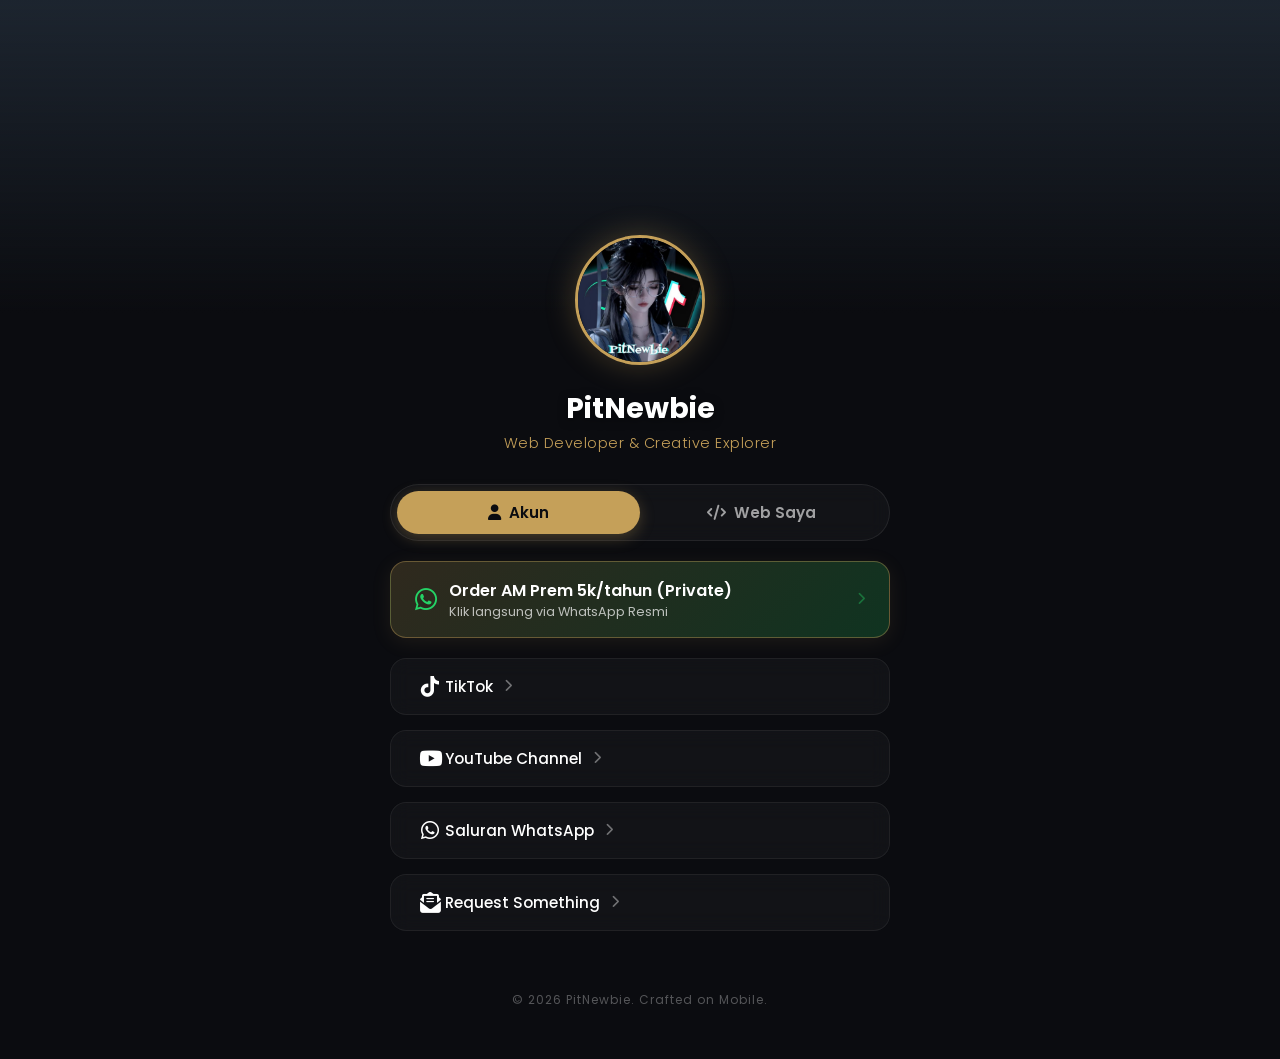
==== index.html @ e81d351c "Update and rename index (9).html to index.html" ====
<!DOCTYPE html>
<html lang="id">
<head>
    <meta charset="UTF-8">
    <meta name="viewport" content="width=device-width, initial-scale=1.0">
    <title>Personal Portfolio - PitNewbie</title>
    <link href="https://fonts.googleapis.com/css2?family=Poppins:wght=300;400;500;600;700&display=swap" rel="stylesheet">
    <link rel="stylesheet" href="https://cdnjs.cloudflare.com/ajax/libs/font-awesome/6.4.0/css/all.min.css">
    
    <style>
        /* --- RESET & BASE STYLES --- */
        * {
            margin: 0;
            padding: 0;
            box-sizing: border-box;
            font-family: 'Poppins', sans-serif;
        }

        body {
            background-color: #0b0c10;
            color: #ffffff;
            overflow-x: hidden;
            min-height: 100vh;
        }

        /* --- ANIMASI --- */
        @keyframes fadeInUp {
            from { opacity: 0; transform: translateY(20px); }
            to { opacity: 1; transform: translateY(0); }
        }

        @keyframes scaleIn {
            from { opacity: 0; transform: scale(0.9); }
            to { opacity: 1; transform: scale(1); }
        }

        @keyframes shine {
            100% { left: 125%; }
        }

        /* --- BANNER YOUTUBE BACKGROUND --- */
        .banner-container {
            position: relative;
            width: 100%;
            height: 35vh;
            background: #1f2833;
            overflow: hidden;
        }

        .video-background {
            position: absolute;
            top: 50%;
            left: 50%;
            width: 100vw;
            height: 56.25vw;
            min-height: 35vh;
            min-width: 177.77vh;
            transform: translate(-50%, -50%);
            pointer-events: none;
        }

        .video-background iframe {
            width: 100%;
            height: 100%;
            border: none;
        }

        .banner-overlay {
            position: absolute;
            top: 0;
            left: 0;
            width: 100%;
            height: 100%;
            background: linear-gradient(to bottom, rgba(11, 12, 16, 0.1), rgba(11, 12, 16, 1));
        }

        /* --- UTAMA / CONTAINER --- */
        .profile-container {
            max-width: 540px;
            margin: -80px auto 50px auto;
            padding: 0 20px;
            position: relative;
            text-align: center;
            z-index: 2;
        }

        .profile-avatar {
            width: 130px;
            height: 130px;
            border-radius: 50%;
            object-fit: cover;
            border: 3px solid #c5a059;
            box-shadow: 0 0 30px rgba(197, 160, 89, 0.3);
            animation: scaleIn 0.8s cubic-bezier(0.175, 0.885, 0.32, 1.275) forwards;
        }

        .profile-info {
            margin-top: 15px;
            animation: fadeInUp 0.6s ease forwards;
        }

        .profile-info h1 {
            font-size: 1.8rem;
            font-weight: 700;
            color: #ffffff;
            text-shadow: 0 2px 10px rgba(0,0,0,0.5);
        }

        .profile-info p {
            font-size: 0.9rem;
            color: #c5a059;
            font-weight: 300;
            margin-top: 3px;
            letter-spacing: 0.5px;
        }

        /* --- TABS NAVIGATION (2 HALAMAN) --- */
        .tabs-nav {
            display: flex;
            background: rgba(255, 255, 255, 0.03);
            border: 1px solid rgba(255, 255, 255, 0.08);
            padding: 6px;
            border-radius: 30px;
            margin: 30px 0 20px 0;
            backdrop-filter: blur(10px);
        }

        .tab-btn {
            flex: 1;
            background: none;
            border: none;
            color: rgba(255, 255, 255, 0.6);
            padding: 10px;
            font-size: 0.95rem;
            font-weight: 600;
            cursor: pointer;
            border-radius: 25px;
            transition: all 0.3s ease;
            display: flex;
            justify-content: center;
            align-items: center;
            gap: 8px;
        }

        .tab-btn.active {
            background: #c5a059;
            color: #0b0c10;
            box-shadow: 0 4px 15px rgba(197, 160, 89, 0.3);
        }

        /* --- PAGES SYSTEM --- */
        .page-content {
            display: none;
            animation: fadeInUp 0.5s ease forwards;
        }

        .page-content.active-page {
            display: block;
        }

        /* --- TOMBOL SPECIAL ORDER AM --- */
        .order-premium-card {
            display: flex;
            align-items: center;
            padding: 16px 24px;
            text-decoration: none;
            color: #ffffff;
            background: linear-gradient(135deg, rgba(197, 160, 89, 0.2) 0%, rgba(37, 211, 102, 0.2) 100%);
            border: 1px solid rgba(197, 160, 89, 0.4);
            border-radius: 16px;
            margin-bottom: 20px;
            position: relative;
            overflow: hidden;
            box-shadow: 0 4px 20px rgba(197, 160, 89, 0.1);
            transition: all 0.4s ease;
        }

        .order-premium-card:hover {
            transform: translateY(-3px);
            border-color: #25d366;
            box-shadow: 0 8px 25px rgba(37, 211, 102, 0.2);
            background: linear-gradient(135deg, rgba(197, 160, 89, 0.25) 0%, rgba(37, 211, 102, 0.3) 100%);
        }

        .order-premium-card i {
            font-size: 1.6rem;
            color: #25d366;
            animation: pulse 2s infinite;
        }

        .order-premium-card .link-text h4 {
            font-size: 1rem;
            font-weight: 600;
            color: #ffffff;
        }
        .order-premium-card .link-text p {
            font-size: 0.8rem;
            color: rgba(255, 255, 255, 0.7);
        }

        /* --- LINKS GROUP (HALAMAN AKUN) --- */
        .links-group {
            display: flex;
            flex-direction: column;
            gap: 15px;
        }

        .link-card {
            display: flex;
            align-items: center;
            padding: 16px 24px;
            text-decoration: none;
            color: #ffffff;
            background: rgba(255, 255, 255, 0.03);
            backdrop-filter: blur(10px);
            -webkit-backdrop-filter: blur(10px);
            border: 1px solid rgba(255, 255, 255, 0.06);
            border-radius: 16px;
            position: relative;
            overflow: hidden;
            transition: all 0.3s cubic-bezier(0.25, 1, 0.5, 1);
        }

        .link-card::before {
            content: '';
            position: absolute;
            top: 0;
            left: -50%;
            width: 30%;
            height: 100%;
            background: linear-gradient(to right, rgba(255,255,255,0) 0%, rgba(255,255,255,0.1) 50%, rgba(255,255,255,0) 100%);
            transform: skewX(-25deg);
        }

        .link-card:hover::before {
            animation: shine 0.75s forwards;
        }

        .link-card:hover {
            transform: translateY(-3px);
            background: rgba(255, 255, 255, 0.06);
            border-color: rgba(197, 160, 89, 0.4);
            box-shadow: 0 10px 20px rgba(0, 0, 0, 0.4);
        }

        .link-card i {
            font-size: 1.3rem;
            width: 30px;
            transition: transform 0.3s ease;
        }

        .link-card:hover i { transform: scale(1.15); }
        .link-card:hover .fa-tiktok { color: #ff0050; }
        .link-card:hover .fa-youtube { color: #ff0000; }
        .link-card:hover .fa-whatsapp { color: #25d366; }
        .link-card:hover .fa-envelope-open-text { color: #c5a059; }

        .link-text {
            flex-grow: 1;
            text-align: left;
            margin-left: 12px;
        }

        .link-title {
            font-size: 0.95rem;
            font-weight: 500;
        }

        .arrow-icon {
            font-size: 0.8rem !important;
            opacity: 0.4;
            transition: transform 0.3s ease !important;
        }

        .link-card:hover .arrow-icon {
            opacity: 1;
            transform: translateX(4px) !important;
        }

        /* --- SHOWCASE SECTION (HALAMAN WEB SAYA) --- */
        .showcase-title {
            font-size: 1.1rem;
            font-weight: 600;
            color: #c5a059;
            margin-bottom: 20px;
            text-align: left;
            padding-left: 8px;
            letter-spacing: 0.5px;
            text-transform: uppercase;
            border-left: 3px solid #c5a059;
            line-height: 1;
        }

        .web-grid {
            display: flex;
            flex-direction: column;
            gap: 15px;
        }

        .web-item {
            background: rgba(255, 255, 255, 0.02);
            border: 1px solid rgba(255, 255, 255, 0.06);
            border-radius: 16px;
            padding: 18px;
            display: flex;
            justify-content: space-between;
            align-items: center;
            text-align: left;
            transition: all 0.3s ease;
        }

        .web-item:hover {
            background: rgba(255, 255, 255, 0.04);
            border-color: rgba(255, 255, 255, 0.15);
        }

        .web-details h3 {
            font-size: 1rem;
            font-weight: 600;
            color: #ffffff;
        }

        .web-details p {
            font-size: 0.8rem;
            color: rgba(255, 255, 255, 0.5);
            margin-top: 3px;
            line-height: 1.3;
        }

        /* Status Badge */
        .status-badge {
            display: inline-flex;
            align-items: center;
            gap: 6px;
            font-size: 0.7rem;
            padding: 3px 10px;
            border-radius: 20px;
            margin-top: 8px;
            font-weight: 600;
        }

        .status-badge.online { color: #25d366; background: rgba(37, 211, 102, 0.1); }
        .status-badge.online .status-dot {
            background-color: #25d366;
            box-shadow: 0 0 8px #25d366;
            animation: pulse 1.5s infinite;
        }

        .status-badge.offline { color: #ff3b30; background: rgba(255, 59, 48, 0.1); }
        .status-badge.offline .status-dot { background-color: #ff3b30; box-shadow: 0 0 8px #ff3b30; }

        .status-dot { width: 6px; height: 6px; border-radius: 50%; }

        @keyframes pulse {
            0% { transform: scale(0.9); opacity: 0.6; }
            50% { transform: scale(1.2); opacity: 1; }
            100% { transform: scale(0.9); opacity: 0.6; }
        }

        /* Tombol Buka Web */
        .btn-visit {
            background: #c5a059;
            color: #0b0c10;
            padding: 10px 20px;
            font-size: 0.85rem;
            font-weight: 700;
            border-radius: 10px;
            text-decoration: none;
            transition: all 0.3s ease;
            box-shadow: 0 4px 10px rgba(197, 160, 89, 0.2);
        }

        .btn-visit:hover {
            background: #ffffff;
            box-shadow: 0 4px 15px rgba(255, 255, 255, 0.3);
            transform: translateY(-2px);
        }

        .btn-visit.disabled {
            background: rgba(255, 255, 255, 0.08);
            color: rgba(255, 255, 255, 0.3);
            box-shadow: none;
            pointer-events: none;
            cursor: not-allowed;
        }

        /* --- FOOTER --- */
        footer {
            margin-top: 60px;
            font-size: 0.75rem;
            color: rgba(255,255,255,0.3);
            letter-spacing: 1px;
        }
    </style>
</head>
<body>

    <div class="banner-container">
        <div class="video-background">
            <!-- Link Video YouTube Diperbarui dengan ID S0CeYGSR1i8 -->
            <iframe src="https://www.youtube-nocookie.com/embed/S0CeYGSR1i8?autoplay=1&mute=1&loop=1&playlist=S0CeYGSR1i8&controls=0&showinfo=0&rel=0&modestbranding=1&iv_load_policy=3" allow="autoplay; encrypted-media; gyroscope; picture-in-picture" allowfullscreen></iframe>
        </div>
        <div class="banner-overlay"></div>
    </div>

    <div class="profile-container">
        <!-- Avatar & Profil Utama -->
        <img src="pitnewbie (1).jpg" alt="Foto Profil" class="profile-avatar">
        <div class="profile-info">
            <h1>PitNewbie</h1>
            <p>Web Developer & Creative Explorer</p>
        </div>

        <!-- Menu Navigasi Tab (2 Halaman) -->
        <div class="tabs-nav">
            <button class="tab-btn active" onclick="switchPage('akun')">
                <i class="fas fa-user"></i> Akun
            </button>
            <button class="tab-btn" onclick="switchPage('web')">
                <i class="fas fa-code"></i> Web Saya
            </button>
        </div>

        <!-- ================= HALAMAN 1: AKUN ================= -->
        <div id="page-akun" class="page-content active-page">
            
            <!-- Tombol Order Premium WhatsApp -->
            <a href="https://wa.me/6285727658632?text=Halo%20PitNewbie,%20saya%20mau%20order%20AM%20Prem%205k/tahun%20(Private)" target="_blank" class="order-premium-card">
                <i class="fab fa-whatsapp"></i>
                <div class="link-text">
                    <h4>Order AM Prem 5k/tahun (Private)</h4>
                    <p>Klik langsung via WhatsApp Resmi</p>
                </div>
                <i class="fas fa-chevron-right arrow-icon"></i>
            </a>

            <!-- Sosmed Links Group -->
            <div class="links-group">
                <a href="https://tiktok.com/@pitkulbet_12" target="_blank" class="link-card">
                    <i class="fab fa-tiktok"></i>
                    <span class="link-title">TikTok</span>
                    <i class="fas fa-chevron-right arrow-icon"></i>
                </a>

                <a href="https://www.youtube.com/@YT_pitXml12" target="_blank" class="link-card">
                    <i class="fab fa-youtube"></i>
                    <span class="link-title">YouTube Channel</span>
                    <i class="fas fa-chevron-right arrow-icon"></i>
                </a>

                <a href="https://whatsapp.com/channel/0029Vb6678635fLqu0pxqx2K" target="_blank" class="link-card">
                    <i class="fab fa-whatsapp"></i>
                    <span class="link-title">Saluran WhatsApp</span>
                    <i class="fas fa-chevron-right arrow-icon"></i>
                </a>

                <a href="https://imaginative-banoffee-8803f5.netlify.app/" target="_blank" class="link-card">
                    <i class="fas fa-envelope-open-text"></i>
                    <span class="link-title">Request Something</span>
                    <i class="fas fa-chevron-right arrow-icon"></i>
                </a>
            </div>
        </div>

        <!-- ================= HALAMAN 2: WEB SAYA ================= -->
        <div id="page-web" class="page-content">
            <h2 class="showcase-title">Web Buatan Gw</h2>
            <div class="web-grid">
                
                <!-- Web: NewAppStore -->
                <div class="web-item">
                    <div class="web-details">
                        <h3>NewAppStore</h3>
                        <p>Web download/upload apk lokal</p>
                        <div class="status-badge online"><span class="status-dot"></span> Aktif</div>
                    </div>
                    <a href="https://pitnewbie.github.io/NewAppStore/" target="_blank" class="btn-visit">Buka</a>
                </div>

                 <!-- Web: Tabunganku Pro -->
                 <div class="web-item">
                    <div class="web-details">
                        <h3>Tabunganku Pro</h3>
                        <p>Web target barang</p>
                        <div class="status-badge online"><span class="status-dot"></span> Aktif</div>
                    </div>
                    <a href="https://pitnewbie.github.io/Tabunganku/" target="_blank" class="btn-visit">Buka</a>
                </div>

                <!-- Web: HDKU AI -->
                <div class="web-item">
                    <div class="web-details">
                        <h3>HDKU AI</h3>
                        <p>Web AI DOWNLOADER</p>
                        <div class="status-badge online"><span class="status-dot"></span> Aktif</div>
                    </div>
                    <a href="https://pitnewbie.github.io/hdku-ai.id/" target="_blank" class="btn-visit">Buka</a>
                </div>

                <!-- Web: PhotoShort -->
                <div class="web-item">
                    <div class="web-details">
                        <h3>PhotoShort</h3>
                        <p>Web post foto online</p>
                        <div class="status-badge offline"><span class="status-dot"></span> Offline</div>
                    </div>
                    <a href="#" class="btn-visit disabled">Buka</a>
                </div>

            </div>
        </div>

        <footer>
            <p>© 2026 PitNewbie. Crafted on Mobile.</p>
        </footer>
    </div>

    <!-- --- JAVASCRIPT SYSTEM --- -->
    <script>
        // Fungsi perpindahan halaman (Tab System)
        function switchPage(pageName) {
            // Sembunyikan semua halaman
            document.querySelectorAll('.page-content').forEach(page => {
                page.classList.remove('active-page');
            });
            // Nonaktifkan semua tombol tab
            document.querySelectorAll('.tab-btn').forEach(btn => {
                btn.classList.remove('active');
            });

            // Aktifkan halaman dan tombol yang dipilih
            if(pageName === 'akun') {
                document.getElementById('page-akun').classList.add('active-page');
                event.currentTarget.classList.add('active');
            } else if(pageName === 'web') {
                document.getElementById('page-web').classList.add('active-page');
                event.currentTarget.classList.add('active');
            }
        }

        // Efek Interaktif Sentuhan untuk Mobile
        document.querySelectorAll('.link-card, .btn-visit:not(.disabled), .order-premium-card').forEach(element => {
            element.addEventListener('touchstart', () => {
                element.style.transform = 'scale(0.98)';
            });
            element.addEventListener('touchend', () => {
                element.style.transform = '';
            });
        });
    </script>
</body>
</html>
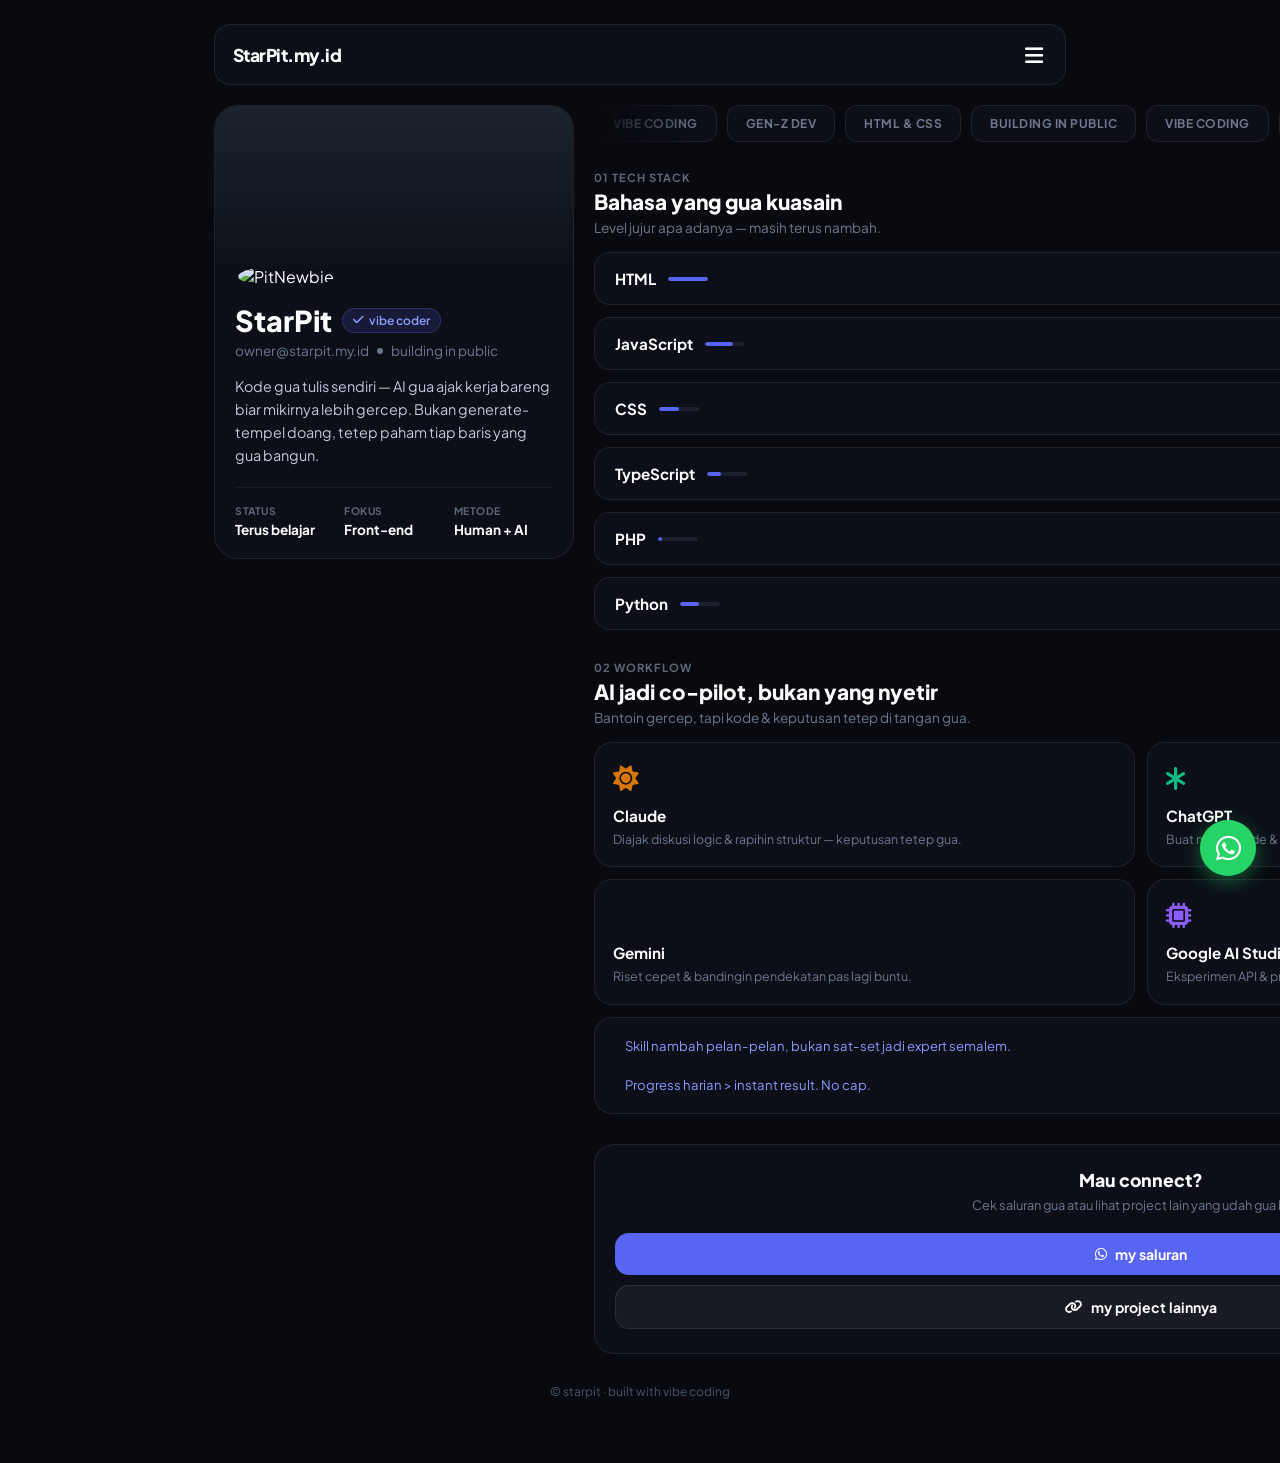
==== commit 16e0db63: "Rename v4,6.html to index.html" ====
--- a/index.html
+++ b/index.html
@@ -3,65 +3,186 @@
 <head>
     <meta charset="UTF-8">
     <meta name="viewport" content="width=device-width, initial-scale=1.0">
-    <title>Personal Portfolio - PitNewbie</title>
-    <link href="https://fonts.googleapis.com/css2?family=Poppins:wght=300;400;500;600;700&display=swap" rel="stylesheet">
+    <title>StarPit - portofolio</title>
+    <link href="https://fonts.googleapis.com/css2?family=Plus+Jakarta+Sans:wght@400;500;600;700;800&display=swap" rel="stylesheet">
     <link rel="stylesheet" href="https://cdnjs.cloudflare.com/ajax/libs/font-awesome/6.4.0/css/all.min.css">
     
     <style>
-        /* --- RESET & BASE STYLES --- */
         * {
             margin: 0;
             padding: 0;
             box-sizing: border-box;
-            font-family: 'Poppins', sans-serif;
+            font-family: 'Plus Jakarta Sans', sans-serif;
         }
 
         body {
-            background-color: #0b0c10;
+            background-color: #080a0f;
             color: #ffffff;
-            overflow-x: hidden;
             min-height: 100vh;
-        }
-
-        /* --- ANIMASI --- */
-        @keyframes fadeInUp {
-            from { opacity: 0; transform: translateY(20px); }
+            display: flex;
+            justify-content: center;
+            padding-bottom: 40px;
+            position: relative;
+        }
+
+        .container {
+            width: 100%;
+            max-width: 480px; /* Mobile layout default */
+            padding: 16px;
+            z-index: 1;
+            position: relative;
+            transition: max-width 0.3s ease;
+        }
+
+        /* --- DESKTOP WEB MODE RESPONSIVE (MEDIA QUERY) --- */
+        @media (min-width: 992px) {
+            .container {
+                max-width: 900px; /* Lebar optimal untuk Desktop */
+                padding: 24px;
+            }
+
+            /* Ubah tampilan menjadi 2 Kolom untuk Desktop */
+            .desktop-grid {
+                display: grid;
+                grid-template-columns: 360px 1fr;
+                gap: 20px;
+                align-items: start;
+            }
+
+            .desktop-sticky {
+                position: sticky;
+                top: 20px;
+            }
+
+            .workflow-grid {
+                grid-template-columns: repeat(2, 1fr) !important;
+            }
+
+            .web-grid {
+                display: grid !important;
+                grid-template-columns: repeat(2, 1fr) !important;
+                gap: 16px !important;
+            }
+        }
+
+        /* --- HEADER NAVIGASI --- */
+        header {
+            display: flex;
+            justify-content: space-between;
+            align-items: center;
+            padding: 12px 18px;
+            background: rgba(13, 17, 26, 0.9);
+            backdrop-filter: blur(16px);
+            -webkit-backdrop-filter: blur(16px);
+            border: 1px solid rgba(255, 255, 255, 0.08);
+            border-radius: 16px;
+            margin-bottom: 20px;
+            position: relative;
+            z-index: 1000;
+        }
+
+        .logo {
+            font-weight: 800;
+            font-size: 1.1rem;
+            letter-spacing: -0.5px;
+            cursor: pointer;
+        }
+
+        .menu-btn {
+            background: transparent;
+            border: none;
+            color: #fff;
+            font-size: 1.3rem;
+            cursor: pointer;
+            padding: 4px;
+        }
+
+        .nav-dropdown {
+            display: none;
+            position: absolute;
+            top: 60px;
+            right: 0;
+            background: #0d111a;
+            border: 1px solid rgba(255, 255, 255, 0.15);
+            border-radius: 16px;
+            width: 180px;
+            box-shadow: 0 10px 30px rgba(0,0,0,0.9);
+            overflow: hidden;
+            z-index: 9999;
+        }
+
+        .nav-dropdown.active {
+            display: block;
+            animation: fadeIn 0.2s ease-out;
+        }
+
+        .nav-dropdown button {
+            width: 100%;
+            background: transparent;
+            border: none;
+            display: flex;
+            align-items: center;
+            gap: 10px;
+            padding: 14px 18px;
+            color: #c3c7db;
+            text-align: left;
+            font-size: 0.85rem;
+            font-weight: 600;
+            cursor: pointer;
+            transition: 0.2s;
+        }
+
+        .nav-dropdown button:hover, .nav-dropdown button.active {
+            background: rgba(88, 101, 242, 0.2);
+            color: #ffffff;
+        }
+
+        /* --- PAGES SYSTEM --- */
+        .page {
+            display: none;
+        }
+
+        .page.active {
+            display: block;
+            animation: fadeIn 0.3s ease-out;
+        }
+
+        @keyframes fadeIn {
+            from { opacity: 0; transform: translateY(8px); }
             to { opacity: 1; transform: translateY(0); }
         }
 
-        @keyframes scaleIn {
-            from { opacity: 0; transform: scale(0.9); }
-            to { opacity: 1; transform: scale(1); }
-        }
-
-        @keyframes shine {
-            100% { left: 125%; }
-        }
-
-        /* --- BANNER YOUTUBE BACKGROUND --- */
-        .banner-container {
+        /* --- PROFILE CARD --- */
+        .profile-card {
+            background: rgba(13, 17, 26, 0.85);
+            backdrop-filter: blur(12px);
+            -webkit-backdrop-filter: blur(12px);
+            border: 1px solid rgba(255, 255, 255, 0.08);
+            border-radius: 24px;
+            overflow: hidden;
+            margin-bottom: 20px;
+            position: relative;
+            z-index: 1;
+        }
+
+        .card-banner-video {
             position: relative;
             width: 100%;
-            height: 35vh;
+            height: 160px;
+            overflow: hidden;
             background: #1f2833;
-            overflow: hidden;
-        }
-
-        .video-background {
+        }
+
+        .card-banner-video iframe {
             position: absolute;
             top: 50%;
             left: 50%;
             width: 100vw;
             height: 56.25vw;
-            min-height: 35vh;
-            min-width: 177.77vh;
+            min-height: 160px;
+            min-width: 284px;
             transform: translate(-50%, -50%);
             pointer-events: none;
-        }
-
-        .video-background iframe {
-            width: 100%;
-            height: 100%;
             border: none;
         }
 
@@ -71,433 +192,763 @@
             left: 0;
             width: 100%;
             height: 100%;
-            background: linear-gradient(to bottom, rgba(11, 12, 16, 0.1), rgba(11, 12, 16, 1));
-        }
-
-        /* --- UTAMA / CONTAINER --- */
-        .profile-container {
-            max-width: 540px;
-            margin: -80px auto 50px auto;
-            padding: 0 20px;
+            background: linear-gradient(to bottom, rgba(13, 17, 26, 0.2), rgba(13, 17, 26, 1));
+        }
+
+        .profile-content {
+            padding: 0 20px 20px 20px;
             position: relative;
-            text-align: center;
-            z-index: 2;
-        }
-
-        .profile-avatar {
-            width: 130px;
-            height: 130px;
+        }
+
+        .avatar-wrapper {
+            position: relative;
+            margin-top: -45px;
+            margin-bottom: 12px;
+            display: inline-block;
+        }
+
+        .avatar {
+            width: 85px;
+            height: 85px;
             border-radius: 50%;
+            border: 3px solid #0d111a;
             object-fit: cover;
-            border: 3px solid #c5a059;
-            box-shadow: 0 0 30px rgba(197, 160, 89, 0.3);
-            animation: scaleIn 0.8s cubic-bezier(0.175, 0.885, 0.32, 1.275) forwards;
-        }
-
-        .profile-info {
-            margin-top: 15px;
-            animation: fadeInUp 0.6s ease forwards;
-        }
-
-        .profile-info h1 {
+        }
+
+        .profile-title {
+            display: flex;
+            align-items: center;
+            gap: 10px;
+            margin-bottom: 4px;
+        }
+
+        .name {
             font-size: 1.8rem;
+            font-weight: 800;
+        }
+
+        .badge-coder {
+            background: rgba(88, 101, 242, 0.15);
+            color: #8a99ff;
+            border: 1px solid rgba(88, 101, 242, 0.3);
+            font-size: 0.75rem;
+            padding: 4px 10px;
+            border-radius: 20px;
+            font-weight: 600;
+            display: inline-flex;
+            align-items: center;
+            gap: 5px;
+        }
+
+        .username-status {
+            display: flex;
+            align-items: center;
+            gap: 8px;
+            color: #6c788d;
+            font-size: 0.85rem;
+            margin-bottom: 16px;
+        }
+
+        .dot-status {
+            width: 6px;
+            height: 6px;
+            background: #6c788d;
+            border-radius: 50%;
+        }
+
+        .bio-text {
+            font-size: 0.9rem;
+            line-height: 1.6;
+            color: #c3c7db;
+            margin-bottom: 20px;
+        }
+
+        .stats-grid {
+            display: grid;
+            grid-template-columns: repeat(3, 1fr);
+            gap: 10px;
+            border-top: 1px solid rgba(255, 255, 255, 0.06);
+            padding-top: 16px;
+        }
+
+        .stat-label {
+            font-size: 0.65rem;
+            text-transform: uppercase;
+            color: #5d6778;
+            font-weight: 700;
+            letter-spacing: 0.5px;
+            margin-bottom: 4px;
+        }
+
+        .stat-value {
+            font-size: 0.85rem;
             font-weight: 700;
             color: #ffffff;
-            text-shadow: 0 2px 10px rgba(0,0,0,0.5);
-        }
-
-        .profile-info p {
-            font-size: 0.9rem;
-            color: #c5a059;
-            font-weight: 300;
-            margin-top: 3px;
+        }
+
+        /* --- MARQUEE INFINITE SCROLL PILLS --- */
+        .marquee-wrapper {
+            width: 100%;
+            overflow: hidden;
+            margin-bottom: 28px;
+            position: relative;
+            mask-image: linear-gradient(to right, transparent, black 10%, black 90%, transparent);
+            -webkit-mask-image: linear-gradient(to right, transparent, black 10%, black 90%, transparent);
+        }
+
+        .marquee-track {
+            display: flex;
+            gap: 10px;
+            width: max-content;
+            animation: marqueeScroll 12s linear infinite;
+        }
+
+        .pill-item {
+            background: rgba(13, 17, 26, 0.85);
+            border: 1px solid rgba(255, 255, 255, 0.08);
+            padding: 10px 18px;
+            border-radius: 12px;
+            white-space: nowrap;
+            font-size: 0.75rem;
+            font-weight: 700;
             letter-spacing: 0.5px;
-        }
-
-        /* --- TABS NAVIGATION (2 HALAMAN) --- */
-        .tabs-nav {
-            display: flex;
-            background: rgba(255, 255, 255, 0.03);
+            color: #6c788d;
+        }
+
+        @keyframes marqueeScroll {
+            0% { transform: translateX(0); }
+            100% { transform: translateX(-50%); }
+        }
+
+        /* --- SECTION HEADERS --- */
+        .section-header {
+            margin-bottom: 16px;
+        }
+
+        .section-tag {
+            font-size: 0.7rem;
+            color: #5d6778;
+            font-weight: 700;
+            text-transform: uppercase;
+            letter-spacing: 1px;
+            margin-bottom: 4px;
+        }
+
+        .section-title {
+            font-size: 1.3rem;
+            font-weight: 800;
+            color: #ffffff;
+            margin-bottom: 4px;
+        }
+
+        .section-desc {
+            font-size: 0.85rem;
+            color: #6c788d;
+        }
+
+        /* --- TECH STACK --- */
+        .tech-list {
+            display: flex;
+            flex-direction: column;
+            gap: 12px;
+            margin-bottom: 30px;
+        }
+
+        .tech-item {
+            background: rgba(13, 17, 26, 0.85);
+            backdrop-filter: blur(12px);
             border: 1px solid rgba(255, 255, 255, 0.08);
-            padding: 6px;
-            border-radius: 30px;
-            margin: 30px 0 20px 0;
-            backdrop-filter: blur(10px);
-        }
-
-        .tab-btn {
-            flex: 1;
-            background: none;
+            border-radius: 16px;
+            padding: 16px 20px;
+            display: flex;
+            justify-content: space-between;
+            align-items: center;
+        }
+
+        .tech-left {
+            display: flex;
+            align-items: center;
+            gap: 12px;
+        }
+
+        .tech-name {
+            font-weight: 700;
+            font-size: 0.95rem;
+        }
+
+        .tech-bar {
+            width: 40px;
+            height: 4px;
+            background: #1a202c;
+            border-radius: 2px;
+            overflow: hidden;
+        }
+
+        .tech-progress {
+            height: 100%;
+            background: #5865f2;
+            border-radius: 2px;
+        }
+
+        .tech-level {
+            font-size: 0.8rem;
+            color: #6c788d;
+        }
+
+        /* --- WORKFLOW AI --- */
+        .workflow-grid {
+            display: grid;
+            grid-template-columns: 1fr 1fr;
+            gap: 12px;
+            margin-bottom: 12px;
+        }
+
+        .ai-card {
+            background: rgba(13, 17, 26, 0.85);
+            backdrop-filter: blur(12px);
+            border: 1px solid rgba(255, 255, 255, 0.08);
+            border-radius: 18px;
+            padding: 18px;
+            display: flex;
+            flex-direction: column;
+            justify-content: space-between;
+        }
+
+        .ai-icon {
+            font-size: 1.6rem;
+            margin-bottom: 12px;
+        }
+
+        .ai-name {
+            font-weight: 700;
+            font-size: 0.95rem;
+            margin-bottom: 6px;
+        }
+
+        .ai-desc {
+            font-size: 0.78rem;
+            color: #6c788d;
+            line-height: 1.4;
+        }
+
+        /* --- STATEMENT --- */
+        .statement-card {
+            background: rgba(13, 17, 26, 0.85);
+            backdrop-filter: blur(12px);
+            border: 1px solid rgba(255, 255, 255, 0.08);
+            border-radius: 18px;
+            padding: 18px;
+            margin-bottom: 30px;
+            display: flex;
+            gap: 12px;
+            align-items: flex-start;
+        }
+
+        .statement-icon {
+            color: #5865f2;
+            font-size: 1.1rem;
+            margin-top: 2px;
+        }
+
+        .statement-text {
+            font-size: 0.82rem;
+            color: #8a99ff;
+            line-height: 1.5;
+        }
+
+        /* --- CONNECT SECTION --- */
+        .connect-section {
+            text-align: center;
+            background: rgba(13, 17, 26, 0.85);
+            backdrop-filter: blur(12px);
+            border: 1px solid rgba(255, 255, 255, 0.08);
+            border-radius: 20px;
+            padding: 24px 20px;
+        }
+
+        .connect-title {
+            font-size: 1.1rem;
+            font-weight: 800;
+            margin-bottom: 6px;
+        }
+
+        .connect-desc {
+            font-size: 0.8rem;
+            color: #6c788d;
+            margin-bottom: 20px;
+        }
+
+        .btn-group {
+            display: flex;
+            flex-direction: column;
+            gap: 10px;
+        }
+
+        .btn-action {
+            display: flex;
+            align-items: center;
+            justify-content: center;
+            gap: 8px;
+            padding: 12px;
+            border-radius: 14px;
+            text-decoration: none;
+            font-weight: 700;
+            font-size: 0.88rem;
+            transition: 0.2s;
+            cursor: pointer;
             border: none;
-            color: rgba(255, 255, 255, 0.6);
-            padding: 10px;
+        }
+
+        .btn-primary {
+            background: #5865f2;
+            color: #ffffff;
+        }
+
+        .btn-secondary {
+            background: rgba(255, 255, 255, 0.05);
+            color: #ffffff;
+            border: 1px solid rgba(255, 255, 255, 0.08);
+        }
+
+        /* --- HALAMAN 2: MY PROJECT --- */
+        .web-grid {
+            display: flex;
+            flex-direction: column;
+            gap: 12px;
+        }
+
+        .web-item {
+            background: rgba(13, 17, 26, 0.85);
+            backdrop-filter: blur(12px);
+            border: 1px solid rgba(255, 255, 255, 0.08);
+            border-radius: 18px;
+            padding: 18px;
+            display: flex;
+            justify-content: space-between;
+            align-items: center;
+        }
+
+        .web-details h3 {
             font-size: 0.95rem;
-            font-weight: 600;
-            cursor: pointer;
-            border-radius: 25px;
-            transition: all 0.3s ease;
-            display: flex;
-            justify-content: center;
-            align-items: center;
-            gap: 8px;
-        }
-
-        .tab-btn.active {
-            background: #c5a059;
-            color: #0b0c10;
-            box-shadow: 0 4px 15px rgba(197, 160, 89, 0.3);
-        }
-
-        /* --- PAGES SYSTEM --- */
-        .page-content {
-            display: none;
-            animation: fadeInUp 0.5s ease forwards;
-        }
-
-        .page-content.active-page {
-            display: block;
-        }
-
-        /* --- TOMBOL SPECIAL ORDER AM --- */
-        .order-premium-card {
-            display: flex;
-            align-items: center;
-            padding: 16px 24px;
-            text-decoration: none;
+            font-weight: 700;
             color: #ffffff;
-            background: linear-gradient(135deg, rgba(197, 160, 89, 0.2) 0%, rgba(37, 211, 102, 0.2) 100%);
-            border: 1px solid rgba(197, 160, 89, 0.4);
-            border-radius: 16px;
-            margin-bottom: 20px;
-            position: relative;
-            overflow: hidden;
-            box-shadow: 0 4px 20px rgba(197, 160, 89, 0.1);
-            transition: all 0.4s ease;
-        }
-
-        .order-premium-card:hover {
-            transform: translateY(-3px);
-            border-color: #25d366;
-            box-shadow: 0 8px 25px rgba(37, 211, 102, 0.2);
-            background: linear-gradient(135deg, rgba(197, 160, 89, 0.25) 0%, rgba(37, 211, 102, 0.3) 100%);
-        }
-
-        .order-premium-card i {
-            font-size: 1.6rem;
-            color: #25d366;
-            animation: pulse 2s infinite;
-        }
-
-        .order-premium-card .link-text h4 {
-            font-size: 1rem;
-            font-weight: 600;
-            color: #ffffff;
-        }
-        .order-premium-card .link-text p {
-            font-size: 0.8rem;
-            color: rgba(255, 255, 255, 0.7);
-        }
-
-        /* --- LINKS GROUP (HALAMAN AKUN) --- */
-        .links-group {
-            display: flex;
-            flex-direction: column;
-            gap: 15px;
-        }
-
-        .link-card {
-            display: flex;
-            align-items: center;
-            padding: 16px 24px;
-            text-decoration: none;
-            color: #ffffff;
-            background: rgba(255, 255, 255, 0.03);
-            backdrop-filter: blur(10px);
-            -webkit-backdrop-filter: blur(10px);
-            border: 1px solid rgba(255, 255, 255, 0.06);
-            border-radius: 16px;
-            position: relative;
-            overflow: hidden;
-            transition: all 0.3s cubic-bezier(0.25, 1, 0.5, 1);
-        }
-
-        .link-card::before {
-            content: '';
-            position: absolute;
-            top: 0;
-            left: -50%;
-            width: 30%;
-            height: 100%;
-            background: linear-gradient(to right, rgba(255,255,255,0) 0%, rgba(255,255,255,0.1) 50%, rgba(255,255,255,0) 100%);
-            transform: skewX(-25deg);
-        }
-
-        .link-card:hover::before {
-            animation: shine 0.75s forwards;
-        }
-
-        .link-card:hover {
-            transform: translateY(-3px);
-            background: rgba(255, 255, 255, 0.06);
-            border-color: rgba(197, 160, 89, 0.4);
-            box-shadow: 0 10px 20px rgba(0, 0, 0, 0.4);
-        }
-
-        .link-card i {
-            font-size: 1.3rem;
-            width: 30px;
-            transition: transform 0.3s ease;
-        }
-
-        .link-card:hover i { transform: scale(1.15); }
-        .link-card:hover .fa-tiktok { color: #ff0050; }
-        .link-card:hover .fa-youtube { color: #ff0000; }
-        .link-card:hover .fa-whatsapp { color: #25d366; }
-        .link-card:hover .fa-envelope-open-text { color: #c5a059; }
-
-        .link-text {
-            flex-grow: 1;
-            text-align: left;
-            margin-left: 12px;
-        }
-
-        .link-title {
-            font-size: 0.95rem;
-            font-weight: 500;
-        }
-
-        .arrow-icon {
-            font-size: 0.8rem !important;
-            opacity: 0.4;
-            transition: transform 0.3s ease !important;
-        }
-
-        .link-card:hover .arrow-icon {
-            opacity: 1;
-            transform: translateX(4px) !important;
-        }
-
-        /* --- SHOWCASE SECTION (HALAMAN WEB SAYA) --- */
-        .showcase-title {
-            font-size: 1.1rem;
-            font-weight: 600;
-            color: #c5a059;
-            margin-bottom: 20px;
-            text-align: left;
-            padding-left: 8px;
-            letter-spacing: 0.5px;
-            text-transform: uppercase;
-            border-left: 3px solid #c5a059;
-            line-height: 1;
-        }
-
-        .web-grid {
-            display: flex;
-            flex-direction: column;
-            gap: 15px;
-        }
-
-        .web-item {
-            background: rgba(255, 255, 255, 0.02);
-            border: 1px solid rgba(255, 255, 255, 0.06);
-            border-radius: 16px;
-            padding: 18px;
-            display: flex;
-            justify-content: space-between;
-            align-items: center;
-            text-align: left;
-            transition: all 0.3s ease;
-        }
-
-        .web-item:hover {
-            background: rgba(255, 255, 255, 0.04);
-            border-color: rgba(255, 255, 255, 0.15);
-        }
-
-        .web-details h3 {
-            font-size: 1rem;
-            font-weight: 600;
-            color: #ffffff;
         }
 
         .web-details p {
-            font-size: 0.8rem;
-            color: rgba(255, 255, 255, 0.5);
-            margin-top: 3px;
-            line-height: 1.3;
-        }
-
-        /* Status Badge */
+            font-size: 0.78rem;
+            color: #6c788d;
+            margin-top: 2px;
+        }
+
         .status-badge {
             display: inline-flex;
             align-items: center;
             gap: 6px;
-            font-size: 0.7rem;
-            padding: 3px 10px;
+            font-size: 0.68rem;
+            padding: 3px 8px;
             border-radius: 20px;
             margin-top: 8px;
             font-weight: 600;
         }
 
         .status-badge.online { color: #25d366; background: rgba(37, 211, 102, 0.1); }
-        .status-badge.online .status-dot {
-            background-color: #25d366;
-            box-shadow: 0 0 8px #25d366;
-            animation: pulse 1.5s infinite;
-        }
+        .status-badge.online .status-dot { background-color: #25d366; }
 
         .status-badge.offline { color: #ff3b30; background: rgba(255, 59, 48, 0.1); }
-        .status-badge.offline .status-dot { background-color: #ff3b30; box-shadow: 0 0 8px #ff3b30; }
-
-        .status-dot { width: 6px; height: 6px; border-radius: 50%; }
-
-        @keyframes pulse {
-            0% { transform: scale(0.9); opacity: 0.6; }
-            50% { transform: scale(1.2); opacity: 1; }
-            100% { transform: scale(0.9); opacity: 0.6; }
-        }
-
-        /* Tombol Buka Web */
+        .status-badge.offline .status-dot { background-color: #ff3b30; }
+
+        .status-dot { width: 5px; height: 5px; border-radius: 50%; }
+
         .btn-visit {
             background: #c5a059;
             color: #0b0c10;
-            padding: 10px 20px;
-            font-size: 0.85rem;
+            padding: 8px 16px;
+            font-size: 0.8rem;
             font-weight: 700;
             border-radius: 10px;
             text-decoration: none;
-            transition: all 0.3s ease;
-            box-shadow: 0 4px 10px rgba(197, 160, 89, 0.2);
-        }
-
-        .btn-visit:hover {
-            background: #ffffff;
-            box-shadow: 0 4px 15px rgba(255, 255, 255, 0.3);
-            transform: translateY(-2px);
+            transition: 0.2s;
         }
 
         .btn-visit.disabled {
             background: rgba(255, 255, 255, 0.08);
             color: rgba(255, 255, 255, 0.3);
-            box-shadow: none;
             pointer-events: none;
-            cursor: not-allowed;
-        }
-
-        /* --- FOOTER --- */
+        }
+
+        /* --- FLOATING WHATSAPP WIDGET DENGAN POPUP AUTO --- */
+        .wa-floating-container {
+            position: fixed;
+            bottom: 24px;
+            right: 24px;
+            display: flex;
+            align-items: center;
+            gap: 12px;
+            z-index: 10000;
+        }
+
+        .wa-tooltip {
+            background: rgba(13, 17, 26, 0.95);
+            backdrop-filter: blur(12px);
+            border: 1px solid rgba(37, 211, 102, 0.4);
+            color: #ffffff;
+            padding: 10px 16px;
+            border-radius: 20px;
+            font-size: 0.78rem;
+            font-weight: 700;
+            box-shadow: 0 8px 25px rgba(0, 0, 0, 0.5);
+            opacity: 0;
+            transform: translateX(15px) scale(0.95);
+            transition: all 0.4s cubic-bezier(0.175, 0.885, 0.32, 1.275);
+            pointer-events: none;
+            white-space: nowrap;
+            position: relative;
+        }
+
+        .wa-tooltip.show {
+            opacity: 1;
+            transform: translateX(0) scale(1);
+            pointer-events: auto;
+        }
+
+        .wa-tooltip::after {
+            content: '';
+            position: absolute;
+            right: -6px;
+            top: 50%;
+            transform: translateY(-50%) rotate(45deg);
+            width: 10px;
+            height: 10px;
+            background: #0d111a;
+            border-right: 1px solid rgba(37, 211, 102, 0.4);
+            border-top: 1px solid rgba(37, 211, 102, 0.4);
+        }
+
+        .wa-btn {
+            width: 56px;
+            height: 56px;
+            background: #25d366;
+            border-radius: 50%;
+            display: flex;
+            align-items: center;
+            justify-content: center;
+            color: #ffffff;
+            font-size: 1.8rem;
+            text-decoration: none;
+            box-shadow: 0 6px 20px rgba(37, 211, 102, 0.4);
+            transition: all 0.3s ease;
+            position: relative;
+        }
+
+        .wa-btn:hover {
+            transform: scale(1.1);
+            box-shadow: 0 10px 25px rgba(37, 211, 102, 0.6);
+        }
+
+        .wa-btn::before {
+            content: '';
+            position: absolute;
+            width: 100%;
+            height: 100%;
+            border-radius: 50%;
+            background: #25d366;
+            opacity: 0.5;
+            z-index: -1;
+            animation: waPulse 2s infinite;
+        }
+
+        @keyframes waPulse {
+            0% { transform: scale(1); opacity: 0.6; }
+            100% { transform: scale(1.5); opacity: 0; }
+        }
+
         footer {
-            margin-top: 60px;
+            margin-top: 30px;
+            text-align: center;
             font-size: 0.75rem;
-            color: rgba(255,255,255,0.3);
-            letter-spacing: 1px;
+            color: #4a5568;
         }
     </style>
 </head>
 <body>
 
-    <div class="banner-container">
-        <div class="video-background">
-            <!-- Link Video YouTube Diperbarui dengan ID S0CeYGSR1i8 -->
-            <iframe src="https://www.youtube-nocookie.com/embed/S0CeYGSR1i8?autoplay=1&mute=1&loop=1&playlist=S0CeYGSR1i8&controls=0&showinfo=0&rel=0&modestbranding=1&iv_load_policy=3" allow="autoplay; encrypted-media; gyroscope; picture-in-picture" allowfullscreen></iframe>
+    <div class="container">
+        <!-- HEADER NAVIGASI -->
+        <header>
+            <div class="logo" onclick="showPage('utama')">StarPit.my.id</div>
+            <button class="menu-btn" id="menuToggle"><i class="fas fa-bars"></i></button>
+
+            <!-- DROPDOWN MENU GARIS 3 -->
+            <div class="nav-dropdown" id="navDropdown">
+                <button id="btnNavUtama" class="active" onclick="showPage('utama')"><i class="fas fa-home"></i> Utama</button>
+                <button id="btnNavProject" onclick="showPage('project')"><i class="fas fa-code"></i> My Project</button>
+            </div>
+        </header>
+
+        <!-- ================= HALAMAN 1: UTAMA ================= -->
+        <div id="page-utama" class="page active">
+            
+            <!-- CONTANER MODUL DESKTOP GRID -->
+            <div class="desktop-grid">
+                
+                <!-- KOLOM KIRI (PROFIL) -->
+                <div class="desktop-sticky">
+                    <div class="profile-card">
+                        <div class="card-banner-video">
+                            <iframe src="https://www.youtube-nocookie.com/embed/S0CeYGSR1i8?autoplay=1&mute=1&loop=1&playlist=S0CeYGSR1i8&controls=0&showinfo=0&rel=0&modestbranding=1&iv_load_policy=3" allow="autoplay; encrypted-media" allowfullscreen></iframe>
+                            <div class="banner-overlay"></div>
+                        </div>
+
+                        <div class="profile-content">
+                            <div class="avatar-wrapper">
+                                <img src="PitNewbie (1).jpg" alt="PitNewbie" class="avatar">
+                            </div>
+                            <div class="profile-title">
+                                <h1 class="name">StarPit</h1>
+                                <div class="badge-coder"><i class="fas fa-check"></i> vibe coder</div>
+                            </div>
+                            <div class="username-status">
+                                <span>owner@starpit.my.id</span>
+                                <span class="dot-status"></span>
+                                <span>building in public</span>
+                            </div>
+                            <p class="bio-text">
+                                Kode gua tulis sendiri — AI gua ajak kerja bareng biar mikirnya lebih gercep. Bukan generate-tempel doang, tetep paham tiap baris yang gua bangun.
+                            </p>
+                            <div class="stats-grid">
+                                <div class="stat-item">
+                                    <div class="stat-label">STATUS</div>
+                                    <div class="stat-value">Terus belajar</div>
+                                </div>
+                                <div class="stat-item">
+                                    <div class="stat-label">FOKUS</div>
+                                    <div class="stat-value">Front-end</div>
+                                </div>
+                                <div class="stat-item">
+                                    <div class="stat-label">METODE</div>
+                                    <div class="stat-value">Human + AI</div>
+                                </div>
+                            </div>
+                        </div>
+                    </div>
+                </div>
+
+                <!-- KOLOM KANAN (CONTENT METRICS) -->
+                <div>
+                    <!-- MARQUEE INFINITE SCROLL PILLS -->
+                    <div class="marquee-wrapper">
+                        <div class="marquee-track">
+                            <div class="pill-item">VIBE CODING</div>
+                            <div class="pill-item">GEN-Z DEV</div>
+                            <div class="pill-item">HTML & CSS</div>
+                            <div class="pill-item">BUILDING IN PUBLIC</div>
+                            <div class="pill-item">VIBE CODING</div>
+                            <div class="pill-item">GEN-Z DEV</div>
+                            <div class="pill-item">HTML & CSS</div>
+                            <div class="pill-item">BUILDING IN PUBLIC</div>
+                        </div>
+                    </div>
+
+                    <!-- TECH STACK -->
+                    <div class="section-header">
+                        <div class="section-tag">01 TECH STACK</div>
+                        <h2 class="section-title">Bahasa yang gua kuasain</h2>
+                        <p class="section-desc">Level jujur apa adanya — masih terus nambah.</p>
+                    </div>
+
+                    <div class="tech-list">
+                        <div class="tech-item">
+                            <div class="tech-left">
+                                <span class="tech-name">HTML</span>
+                                <div class="tech-bar"><div class="tech-progress" style="width: 100%;"></div></div>
+                            </div>
+                            <span class="tech-level">paling jago</span>
+                        </div>
+                        <div class="tech-item">
+                            <div class="tech-left">
+                                <span class="tech-name">JavaScript</span>
+                                <div class="tech-bar"><div class="tech-progress" style="width: 70%;"></div></div>
+                            </div>
+                            <span class="tech-level">Lumayan</span>
+                        </div>
+                        <div class="tech-item">
+                            <div class="tech-left">
+                                <span class="tech-name">CSS</span>
+                                <div class="tech-bar"><div class="tech-progress" style="width: 50%;"></div></div>
+                            </div>
+                            <span class="tech-level">basic</span>
+                        </div>
+                        <div class="tech-item">
+                            <div class="tech-left">
+                                <span class="tech-name">TypeScript</span>
+                                <div class="tech-bar"><div class="tech-progress" style="width: 35%;"></div></div>
+                            </div>
+                            <span class="tech-level">baru mulai</span>
+                        </div>
+                        <div class="tech-item">
+                            <div class="tech-left">
+                                <span class="tech-name">PHP</span>
+                                <div class="tech-bar"><div class="tech-progress" style="width: 10%;"></div></div>
+                            </div>
+                            <span class="tech-level">blom dicoba</span>
+                       </div>
+                       <div class="tech-item">
+                            <div class="tech-left">
+                                <span class="tech-name">Python</span>
+                                <div class="tech-bar"><div class="tech-progress" style="width: 48%;"></div></div>
+                            </div>
+                            <span class="tech-level">aku mw 5</span>
+                       </div>
+                    </div>
+
+                    <!-- WORKFLOW AI -->
+                    <div class="section-header">
+                        <div class="section-tag">02 WORKFLOW</div>
+                        <h2 class="section-title">AI jadi co-pilot, bukan yang nyetir</h2>
+                        <p class="section-desc">Bantoin gercep, tapi kode & keputusan tetep di tangan gua.</p>
+                    </div>
+
+                    <div class="workflow-grid">
+                        <div class="ai-card">
+                            <div>
+                                <div class="ai-icon" style="color: #d97706;"><i class="fas fa-sun"></i></div>
+                                <div class="ai-name">Claude</div>
+                            </div>
+                            <div class="ai-desc">Diajak diskusi logic & rapihin struktur — keputusan tetep gua.</div>
+                        </div>
+                        <div class="ai-card">
+                            <div>
+                                <div class="ai-icon" style="color: #10b981;"><i class="fas fa-asterisk"></i></div>
+                                <div class="ai-name">ChatGPT</div>
+                            </div>
+                            <div class="ai-desc">Buat mancing ide & sparring pas logic-nya mentok.</div>
+                        </div>
+                        <div class="ai-card">
+                            <div>
+                                <div class="ai-icon" style="color: #3b82f6;"><i class="fas fa-sparkles"></i></div>
+                                <div class="ai-name">Gemini</div>
+                            </div>
+                            <div class="ai-desc">Riset cepet & bandingin pendekatan pas lagi buntu.</div>
+                        </div>
+                        <div class="ai-card">
+                            <div>
+                                <div class="ai-icon" style="color: #8b5cf6;"><i class="fas fa-microchip"></i></div>
+                                <div class="ai-name">Google AI Studio</div>
+                            </div>
+                            <div class="ai-desc">Eksperimen API & prototyping model AI secara presisi.</div>
+                        </div>
+                    </div>
+
+                    <!-- STATEMENT -->
+                    <div class="statement-card">
+                        <i class="fas fa-sparkles statement-icon"></i>
+                        <div class="statement-text">
+                            Skill nambah pelan-pelan, bukan sat-set jadi expert semalem.<br><br>
+                            Progress harian > instant result. No cap.
+                        </div>
+                    </div>
+
+                    <!-- CONNECT SECTION -->
+                    <div class="connect-section">
+                        <h3 class="connect-title">Mau connect?</h3>
+                        <p class="connect-desc">Cek saluran gua atau lihat project lain yang udah gua bikin.</p>
+                        <div class="btn-group">
+                            <a href="https://whatsapp.com/channel/0029Vb6678635fLqu0pxqx2K" target="_blank" class="btn-action btn-primary"><i class="fab fa-whatsapp"></i> my saluran</a>
+                            <button onclick="showPage('project')" class="btn-action btn-secondary"><i class="fas fa-link"></i> my project lainnya</button>
+                        </div>
+                    </div>
+                </div>
+
+            </div>
+
         </div>
-        <div class="banner-overlay"></div>
-    </div>
-
-    <div class="profile-container">
-        <!-- Avatar & Profil Utama -->
-        <img src="pitnewbie (1).jpg" alt="Foto Profil" class="profile-avatar">
-        <div class="profile-info">
-            <h1>PitNewbie</h1>
-            <p>Web Developer & Creative Explorer</p>
-        </div>
-
-        <!-- Menu Navigasi Tab (2 Halaman) -->
-        <div class="tabs-nav">
-            <button class="tab-btn active" onclick="switchPage('akun')">
-                <i class="fas fa-user"></i> Akun
-            </button>
-            <button class="tab-btn" onclick="switchPage('web')">
-                <i class="fas fa-code"></i> Web Saya
-            </button>
-        </div>
-
-        <!-- ================= HALAMAN 1: AKUN ================= -->
-        <div id="page-akun" class="page-content active-page">
-            
-            <!-- Tombol Order Premium WhatsApp -->
-            <a href="https://wa.me/6285727658632?text=Halo%20PitNewbie,%20saya%20mau%20order%20AM%20Prem%205k/tahun%20(Private)" target="_blank" class="order-premium-card">
-                <i class="fab fa-whatsapp"></i>
-                <div class="link-text">
-                    <h4>Order AM Prem 5k/tahun (Private)</h4>
-                    <p>Klik langsung via WhatsApp Resmi</p>
-                </div>
-                <i class="fas fa-chevron-right arrow-icon"></i>
-            </a>
-
-            <!-- Sosmed Links Group -->
-            <div class="links-group">
-                <a href="https://tiktok.com/@pitkulbet_12" target="_blank" class="link-card">
-                    <i class="fab fa-tiktok"></i>
-                    <span class="link-title">TikTok</span>
-                    <i class="fas fa-chevron-right arrow-icon"></i>
-                </a>
-
-                <a href="https://www.youtube.com/@YT_pitXml12" target="_blank" class="link-card">
-                    <i class="fab fa-youtube"></i>
-                    <span class="link-title">YouTube Channel</span>
-                    <i class="fas fa-chevron-right arrow-icon"></i>
-                </a>
-
-                <a href="https://whatsapp.com/channel/0029Vb6678635fLqu0pxqx2K" target="_blank" class="link-card">
-                    <i class="fab fa-whatsapp"></i>
-                    <span class="link-title">Saluran WhatsApp</span>
-                    <i class="fas fa-chevron-right arrow-icon"></i>
-                </a>
-
-                <a href="https://imaginative-banoffee-8803f5.netlify.app/" target="_blank" class="link-card">
-                    <i class="fas fa-envelope-open-text"></i>
-                    <span class="link-title">Request Something</span>
-                    <i class="fas fa-chevron-right arrow-icon"></i>
-                </a>
+
+        <!-- ================= HALAMAN 2: MY PROJECT ================= -->
+        <div id="page-project" class="page">
+            <div class="section-header">
+                <div class="section-tag">PORTFOLIO</div>
+                <h2 class="section-title">My Projeck website</h2>
+                <p class="section-desc">Daftar aplikasi dan web buatan PitNewbie.</p>
             </div>
-        </div>
-
-        <!-- ================= HALAMAN 2: WEB SAYA ================= -->
-        <div id="page-web" class="page-content">
-            <h2 class="showcase-title">Web Buatan Gw</h2>
+
             <div class="web-grid">
-                
-                <!-- Web: NewAppStore -->
                 <div class="web-item">
                     <div class="web-details">
                         <h3>NewAppStore</h3>
                         <p>Web download/upload apk lokal</p>
                         <div class="status-badge online"><span class="status-dot"></span> Aktif</div>
                     </div>
-                    <a href="https://pitnewbie.github.io/NewAppStore/" target="_blank" class="btn-visit">Buka</a>
+                    <a href="https://Store.starpit.my.id" target="_blank" class="btn-visit">Buka</a>
                 </div>
 
-                 <!-- Web: Tabunganku Pro -->
-                 <div class="web-item">
+              
+                  <div class="web-item">
+                    <div class="web-details">
+                        <h3>AstroRealm</h3>
+                        <p>cek zodiak lengkap dan detail</p>
+                        <div class="status-badge online"><span class="status-dot"></span> Aktif</div>
+                    </div>
+                    <a href="https://Store.starpit.my.id" target="_blank" class="btn-visit">Buka</a>
+                </div>
+
+                
+                  <div class="web-item">
+                    <div class="web-details">
+                        <h3>neXai Search</h3>
+                        <p>app search website</p>
+                        <div class="status-badge online"><span class="status-dot"></span> Aktif</div>
+                    </div>
+                    <a href="https://nexai-cloud.starpit.my.id/" target="_blank" class="btn-visit">Buka</a>
+                </div>
+
+                
+                  <div class="web-item">
+                    <div class="web-details">
+                        <h3>ToLine App</h3>
+                        <p>jual/beli akun premium</p>
+                        <div class="status-badge online"><span class="status-dot"></span> Aktif</div>
+                    </div>
+                    <a href="https://www.toline.starpit.my.id/" target="_blank" class="btn-visit">Buka</a>
+                </div>
+      
+                <div class="web-item">
                     <div class="web-details">
                         <h3>Tabunganku Pro</h3>
                         <p>Web target barang</p>
                         <div class="status-badge online"><span class="status-dot"></span> Aktif</div>
                     </div>
-                    <a href="https://pitnewbie.github.io/Tabunganku/" target="_blank" class="btn-visit">Buka</a>
+                    <a href="https://tabungan.StarPit.my.id" target="_blank" class="btn-visit">Buka</a>
                 </div>
 
-                <!-- Web: HDKU AI -->
+                
+                  <div class="web-item">
+                    <div class="web-details">
+                        <h3>StarIQ</h3>
+                        <p>cek score IQ dengan pertanyaan yang logis</p>
+                        <div class="status-badge online"><span class="status-dot"></span> Aktif</div>
+                    </div>
+                    <a href="https://iq.starpit.my.id" target="_blank" class="btn-visit">Buka</a>
+                </div>
+      
                 <div class="web-item">
                     <div class="web-details">
                         <h3>HDKU AI</h3>
                         <p>Web AI DOWNLOADER</p>
                         <div class="status-badge online"><span class="status-dot"></span> Aktif</div>
                     </div>
-                    <a href="https://pitnewbie.github.io/hdku-ai.id/" target="_blank" class="btn-visit">Buka</a>
+                    <a href="https://hdku.starpit.my.id" target="_blank" class="btn-visit">Buka</a>
                 </div>
 
-                <!-- Web: PhotoShort -->
+                
+                  <div class="web-item">
+                    <div class="web-details">
+                        <h3>StarLink</h3>
+                        <p>samarkan moner wa kamu dengan starlink</p>
+                        <div class="status-badge online"><span class="status-dot"></span> Aktif</div>
+                    </div>
+                    <a href="https://link.starpit.my.id" target="_blank" class="btn-visit">Buka</a>
+                </div>
+
                 <div class="web-item">
                     <div class="web-details">
                         <h3>PhotoShort</h3>
@@ -506,47 +957,91 @@
                     </div>
                     <a href="#" class="btn-visit disabled">Buka</a>
                 </div>
-
             </div>
         </div>
 
         <footer>
-            <p>© 2026 PitNewbie. Crafted on Mobile.</p>
+            © starpit · built with vibe coding
         </footer>
     </div>
 
-    <!-- --- JAVASCRIPT SYSTEM --- -->
+    <!-- WIDGET FLOATING WHATSAPP -->
+    <div class="wa-floating-container">
+        <div class="wa-tooltip" id="waTooltip">AM PREM 5K/TAHUN</div>
+        <a href="https://wa.me/6285727658632?text=Halo%20StarPit,%20saya%20mau%20order" target="_blank" class="wa-btn" id="waBtn">
+            <i class="fab fa-whatsapp"></i>
+        </a>
+    </div>
+
+    <!-- SCRIPT SYSTEM -->
     <script>
-        // Fungsi perpindahan halaman (Tab System)
-        function switchPage(pageName) {
-            // Sembunyikan semua halaman
-            document.querySelectorAll('.page-content').forEach(page => {
-                page.classList.remove('active-page');
+        // --- NAVIGASI GARIS 3 & TABS ---
+        const menuBtn = document.getElementById('menuToggle');
+        const navDropdown = document.getElementById('navDropdown');
+
+        menuBtn.addEventListener('click', (e) => {
+            e.stopPropagation();
+            navDropdown.classList.toggle('active');
+        });
+
+        document.addEventListener('click', () => {
+            navDropdown.classList.remove('active');
+        });
+
+        function showPage(pageName) {
+            document.querySelectorAll('.page').forEach(page => {
+                page.classList.remove('active');
             });
-            // Nonaktifkan semua tombol tab
-            document.querySelectorAll('.tab-btn').forEach(btn => {
-                btn.classList.remove('active');
-            });
-
-            // Aktifkan halaman dan tombol yang dipilih
-            if(pageName === 'akun') {
-                document.getElementById('page-akun').classList.add('active-page');
-                event.currentTarget.classList.add('active');
-            } else if(pageName === 'web') {
-                document.getElementById('page-web').classList.add('active-page');
-                event.currentTarget.classList.add('active');
+
+            document.getElementById('btnNavUtama').classList.remove('active');
+            document.getElementById('btnNavProject').classList.remove('active');
+
+            if (pageName === 'utama') {
+                document.getElementById('page-utama').classList.add('active');
+                document.getElementById('btnNavUtama').classList.add('active');
+            } else if (pageName === 'project') {
+                document.getElementById('page-project').classList.add('active');
+                document.getElementById('btnNavProject').classList.add('active');
             }
-        }
-
-        // Efek Interaktif Sentuhan untuk Mobile
-        document.querySelectorAll('.link-card, .btn-visit:not(.disabled), .order-premium-card').forEach(element => {
-            element.addEventListener('touchstart', () => {
-                element.style.transform = 'scale(0.98)';
-            });
-            element.addEventListener('touchend', () => {
-                element.style.transform = '';
-            });
-        });
+
+            window.scrollTo({ top: 0, behavior: 'smooth' });
+        }
+
+        // --- AUTOMATIC WHATSAPP POPUP & PROMO MESSAGE SYSTEM ---
+        const promoMessages = [
+            "AM PREM 5K/TAHUN",
+            "WINK VIP+ 9k/Minggu"
+        ];
+
+        const waTooltip = document.getElementById('waTooltip');
+        const waBtn = document.getElementById('waBtn');
+        let currentMessageIndex = 0;
+
+        function triggerWaPromo() {
+            // Pilih pesan acak dari array
+            const randomIndex = Math.floor(Math.random() * promoMessages.length);
+            const selectedMsg = promoMessages[randomIndex];
+            
+            waTooltip.textContent = selectedMsg;
+            
+            // Atur URL WhatsApp agar otomatis membawa pesan promo saat diklik
+            const encodedText = encodeURIComponent(`Halo StarPit, saya mau order ${selectedMsg}`);
+            waBtn.href = `https://wa.me/6285727658632?text=${encodedText}`;
+
+            // Tampilkan pesan dengan animasi smooth
+            waTooltip.classList.add('show');
+
+            // Sembunyikan pesan setelah 15 detik
+            setTimeout(() => {
+                waTooltip.classList.remove('show');
+            }, 15000);
+        }
+
+        // Jalankan saat pertama kali dimuat
+        setTimeout(triggerWaPromo, 2000);
+
+        // Jalankan berulang setiap 30 detik
+        setInterval(triggerWaPromo, 30000);
     </script>
 </body>
 </html>
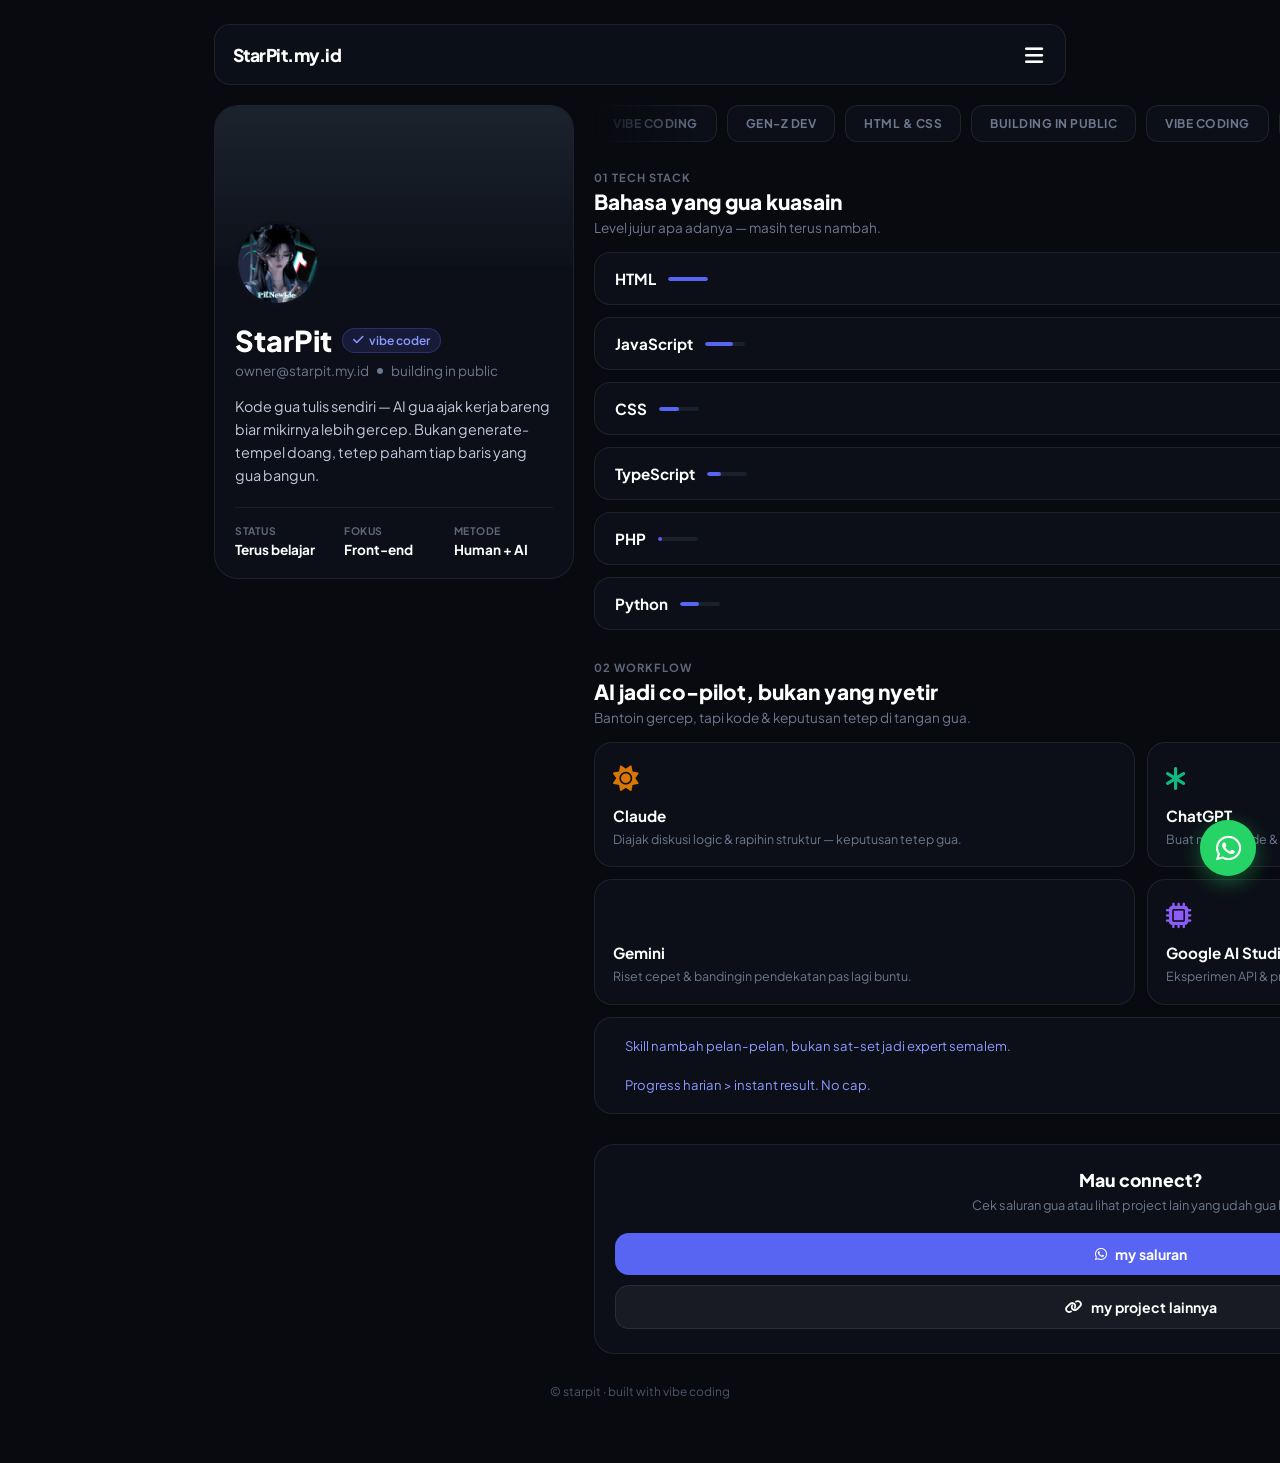
==== commit be9f3b55: "Update index.html" ====
--- a/index.html
+++ b/index.html
@@ -701,7 +701,7 @@
 
                         <div class="profile-content">
                             <div class="avatar-wrapper">
-                                <img src="PitNewbie (1).jpg" alt="PitNewbie" class="avatar">
+                                <img src="pitnewbie (1).jpg" alt="PitNewbie" class="avatar">
                             </div>
                             <div class="profile-title">
                                 <h1 class="name">StarPit</h1>
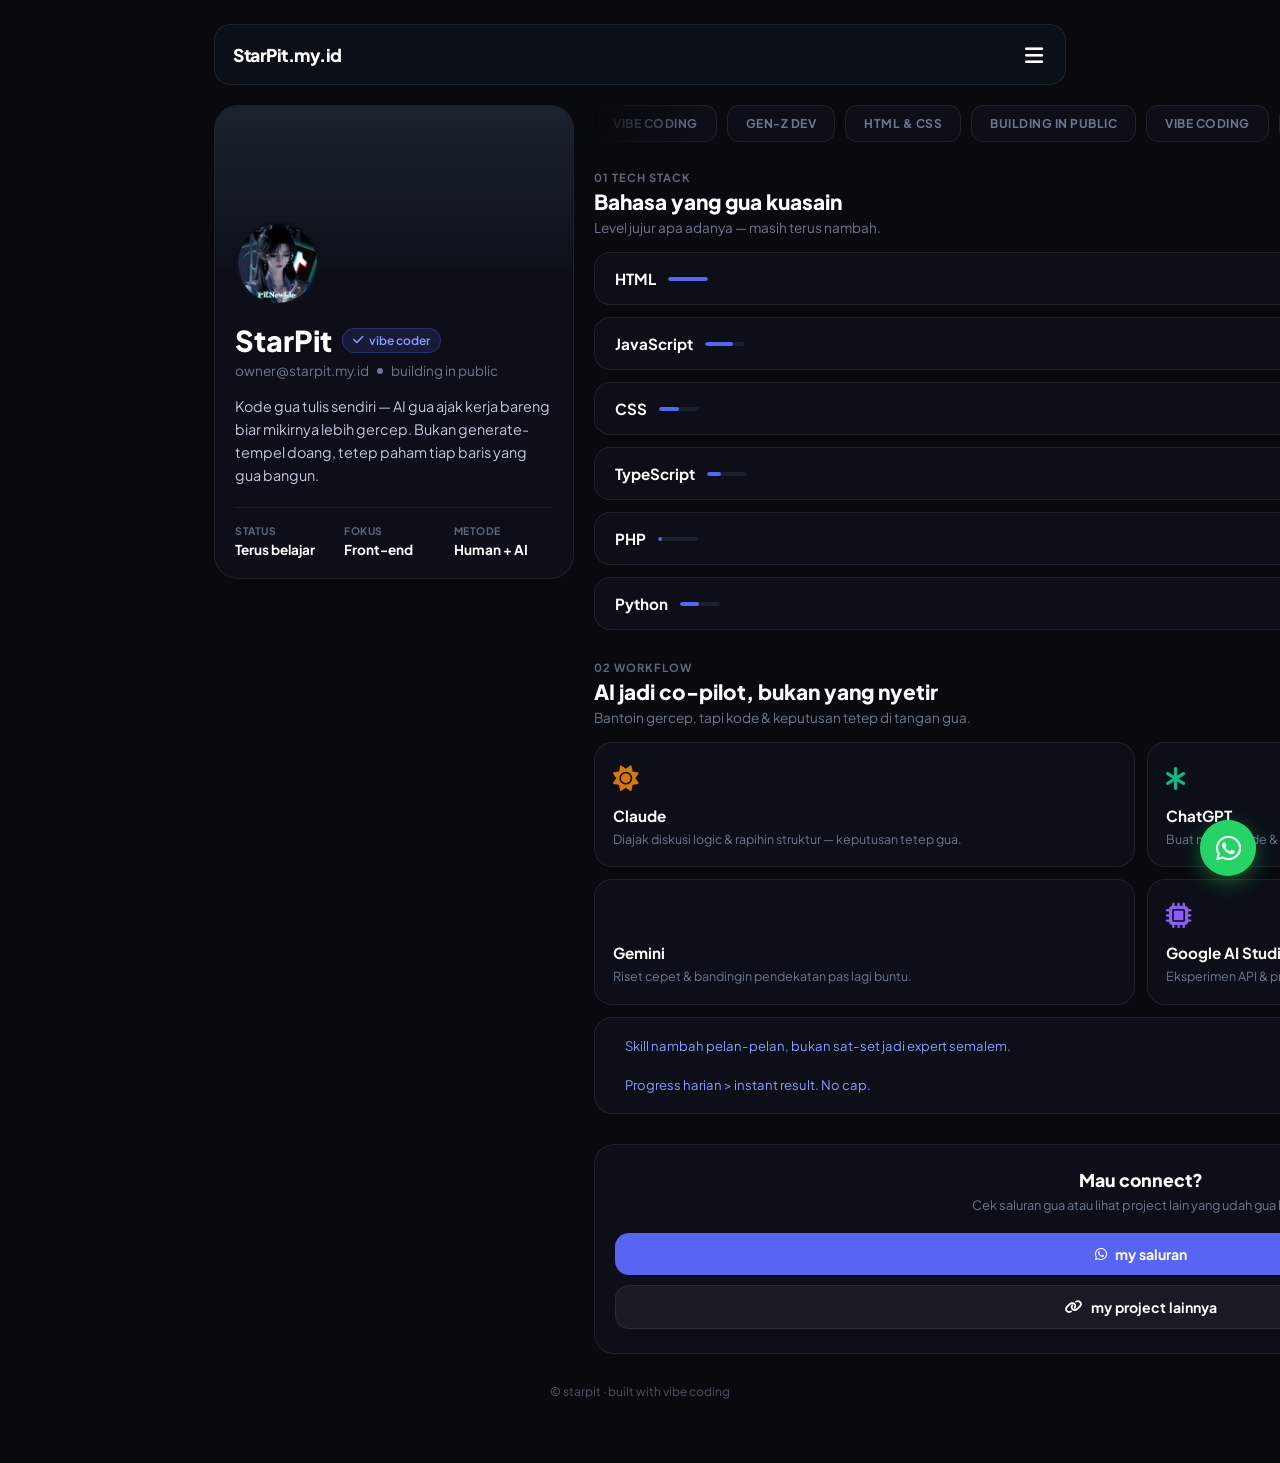
==== commit 40df6718: "Add files via upload" ====
--- a/index.html
+++ b/index.html
@@ -7,668 +7,8 @@
     <link href="https://fonts.googleapis.com/css2?family=Plus+Jakarta+Sans:wght@400;500;600;700;800&display=swap" rel="stylesheet">
     <link rel="stylesheet" href="https://cdnjs.cloudflare.com/ajax/libs/font-awesome/6.4.0/css/all.min.css">
     
-    <style>
-        * {
-            margin: 0;
-            padding: 0;
-            box-sizing: border-box;
-            font-family: 'Plus Jakarta Sans', sans-serif;
-        }
-
-        body {
-            background-color: #080a0f;
-            color: #ffffff;
-            min-height: 100vh;
-            display: flex;
-            justify-content: center;
-            padding-bottom: 40px;
-            position: relative;
-        }
-
-        .container {
-            width: 100%;
-            max-width: 480px; /* Mobile layout default */
-            padding: 16px;
-            z-index: 1;
-            position: relative;
-            transition: max-width 0.3s ease;
-        }
-
-        /* --- DESKTOP WEB MODE RESPONSIVE (MEDIA QUERY) --- */
-        @media (min-width: 992px) {
-            .container {
-                max-width: 900px; /* Lebar optimal untuk Desktop */
-                padding: 24px;
-            }
-
-            /* Ubah tampilan menjadi 2 Kolom untuk Desktop */
-            .desktop-grid {
-                display: grid;
-                grid-template-columns: 360px 1fr;
-                gap: 20px;
-                align-items: start;
-            }
-
-            .desktop-sticky {
-                position: sticky;
-                top: 20px;
-            }
-
-            .workflow-grid {
-                grid-template-columns: repeat(2, 1fr) !important;
-            }
-
-            .web-grid {
-                display: grid !important;
-                grid-template-columns: repeat(2, 1fr) !important;
-                gap: 16px !important;
-            }
-        }
-
-        /* --- HEADER NAVIGASI --- */
-        header {
-            display: flex;
-            justify-content: space-between;
-            align-items: center;
-            padding: 12px 18px;
-            background: rgba(13, 17, 26, 0.9);
-            backdrop-filter: blur(16px);
-            -webkit-backdrop-filter: blur(16px);
-            border: 1px solid rgba(255, 255, 255, 0.08);
-            border-radius: 16px;
-            margin-bottom: 20px;
-            position: relative;
-            z-index: 1000;
-        }
-
-        .logo {
-            font-weight: 800;
-            font-size: 1.1rem;
-            letter-spacing: -0.5px;
-            cursor: pointer;
-        }
-
-        .menu-btn {
-            background: transparent;
-            border: none;
-            color: #fff;
-            font-size: 1.3rem;
-            cursor: pointer;
-            padding: 4px;
-        }
-
-        .nav-dropdown {
-            display: none;
-            position: absolute;
-            top: 60px;
-            right: 0;
-            background: #0d111a;
-            border: 1px solid rgba(255, 255, 255, 0.15);
-            border-radius: 16px;
-            width: 180px;
-            box-shadow: 0 10px 30px rgba(0,0,0,0.9);
-            overflow: hidden;
-            z-index: 9999;
-        }
-
-        .nav-dropdown.active {
-            display: block;
-            animation: fadeIn 0.2s ease-out;
-        }
-
-        .nav-dropdown button {
-            width: 100%;
-            background: transparent;
-            border: none;
-            display: flex;
-            align-items: center;
-            gap: 10px;
-            padding: 14px 18px;
-            color: #c3c7db;
-            text-align: left;
-            font-size: 0.85rem;
-            font-weight: 600;
-            cursor: pointer;
-            transition: 0.2s;
-        }
-
-        .nav-dropdown button:hover, .nav-dropdown button.active {
-            background: rgba(88, 101, 242, 0.2);
-            color: #ffffff;
-        }
-
-        /* --- PAGES SYSTEM --- */
-        .page {
-            display: none;
-        }
-
-        .page.active {
-            display: block;
-            animation: fadeIn 0.3s ease-out;
-        }
-
-        @keyframes fadeIn {
-            from { opacity: 0; transform: translateY(8px); }
-            to { opacity: 1; transform: translateY(0); }
-        }
-
-        /* --- PROFILE CARD --- */
-        .profile-card {
-            background: rgba(13, 17, 26, 0.85);
-            backdrop-filter: blur(12px);
-            -webkit-backdrop-filter: blur(12px);
-            border: 1px solid rgba(255, 255, 255, 0.08);
-            border-radius: 24px;
-            overflow: hidden;
-            margin-bottom: 20px;
-            position: relative;
-            z-index: 1;
-        }
-
-        .card-banner-video {
-            position: relative;
-            width: 100%;
-            height: 160px;
-            overflow: hidden;
-            background: #1f2833;
-        }
-
-        .card-banner-video iframe {
-            position: absolute;
-            top: 50%;
-            left: 50%;
-            width: 100vw;
-            height: 56.25vw;
-            min-height: 160px;
-            min-width: 284px;
-            transform: translate(-50%, -50%);
-            pointer-events: none;
-            border: none;
-        }
-
-        .banner-overlay {
-            position: absolute;
-            top: 0;
-            left: 0;
-            width: 100%;
-            height: 100%;
-            background: linear-gradient(to bottom, rgba(13, 17, 26, 0.2), rgba(13, 17, 26, 1));
-        }
-
-        .profile-content {
-            padding: 0 20px 20px 20px;
-            position: relative;
-        }
-
-        .avatar-wrapper {
-            position: relative;
-            margin-top: -45px;
-            margin-bottom: 12px;
-            display: inline-block;
-        }
-
-        .avatar {
-            width: 85px;
-            height: 85px;
-            border-radius: 50%;
-            border: 3px solid #0d111a;
-            object-fit: cover;
-        }
-
-        .profile-title {
-            display: flex;
-            align-items: center;
-            gap: 10px;
-            margin-bottom: 4px;
-        }
-
-        .name {
-            font-size: 1.8rem;
-            font-weight: 800;
-        }
-
-        .badge-coder {
-            background: rgba(88, 101, 242, 0.15);
-            color: #8a99ff;
-            border: 1px solid rgba(88, 101, 242, 0.3);
-            font-size: 0.75rem;
-            padding: 4px 10px;
-            border-radius: 20px;
-            font-weight: 600;
-            display: inline-flex;
-            align-items: center;
-            gap: 5px;
-        }
-
-        .username-status {
-            display: flex;
-            align-items: center;
-            gap: 8px;
-            color: #6c788d;
-            font-size: 0.85rem;
-            margin-bottom: 16px;
-        }
-
-        .dot-status {
-            width: 6px;
-            height: 6px;
-            background: #6c788d;
-            border-radius: 50%;
-        }
-
-        .bio-text {
-            font-size: 0.9rem;
-            line-height: 1.6;
-            color: #c3c7db;
-            margin-bottom: 20px;
-        }
-
-        .stats-grid {
-            display: grid;
-            grid-template-columns: repeat(3, 1fr);
-            gap: 10px;
-            border-top: 1px solid rgba(255, 255, 255, 0.06);
-            padding-top: 16px;
-        }
-
-        .stat-label {
-            font-size: 0.65rem;
-            text-transform: uppercase;
-            color: #5d6778;
-            font-weight: 700;
-            letter-spacing: 0.5px;
-            margin-bottom: 4px;
-        }
-
-        .stat-value {
-            font-size: 0.85rem;
-            font-weight: 700;
-            color: #ffffff;
-        }
-
-        /* --- MARQUEE INFINITE SCROLL PILLS --- */
-        .marquee-wrapper {
-            width: 100%;
-            overflow: hidden;
-            margin-bottom: 28px;
-            position: relative;
-            mask-image: linear-gradient(to right, transparent, black 10%, black 90%, transparent);
-            -webkit-mask-image: linear-gradient(to right, transparent, black 10%, black 90%, transparent);
-        }
-
-        .marquee-track {
-            display: flex;
-            gap: 10px;
-            width: max-content;
-            animation: marqueeScroll 12s linear infinite;
-        }
-
-        .pill-item {
-            background: rgba(13, 17, 26, 0.85);
-            border: 1px solid rgba(255, 255, 255, 0.08);
-            padding: 10px 18px;
-            border-radius: 12px;
-            white-space: nowrap;
-            font-size: 0.75rem;
-            font-weight: 700;
-            letter-spacing: 0.5px;
-            color: #6c788d;
-        }
-
-        @keyframes marqueeScroll {
-            0% { transform: translateX(0); }
-            100% { transform: translateX(-50%); }
-        }
-
-        /* --- SECTION HEADERS --- */
-        .section-header {
-            margin-bottom: 16px;
-        }
-
-        .section-tag {
-            font-size: 0.7rem;
-            color: #5d6778;
-            font-weight: 700;
-            text-transform: uppercase;
-            letter-spacing: 1px;
-            margin-bottom: 4px;
-        }
-
-        .section-title {
-            font-size: 1.3rem;
-            font-weight: 800;
-            color: #ffffff;
-            margin-bottom: 4px;
-        }
-
-        .section-desc {
-            font-size: 0.85rem;
-            color: #6c788d;
-        }
-
-        /* --- TECH STACK --- */
-        .tech-list {
-            display: flex;
-            flex-direction: column;
-            gap: 12px;
-            margin-bottom: 30px;
-        }
-
-        .tech-item {
-            background: rgba(13, 17, 26, 0.85);
-            backdrop-filter: blur(12px);
-            border: 1px solid rgba(255, 255, 255, 0.08);
-            border-radius: 16px;
-            padding: 16px 20px;
-            display: flex;
-            justify-content: space-between;
-            align-items: center;
-        }
-
-        .tech-left {
-            display: flex;
-            align-items: center;
-            gap: 12px;
-        }
-
-        .tech-name {
-            font-weight: 700;
-            font-size: 0.95rem;
-        }
-
-        .tech-bar {
-            width: 40px;
-            height: 4px;
-            background: #1a202c;
-            border-radius: 2px;
-            overflow: hidden;
-        }
-
-        .tech-progress {
-            height: 100%;
-            background: #5865f2;
-            border-radius: 2px;
-        }
-
-        .tech-level {
-            font-size: 0.8rem;
-            color: #6c788d;
-        }
-
-        /* --- WORKFLOW AI --- */
-        .workflow-grid {
-            display: grid;
-            grid-template-columns: 1fr 1fr;
-            gap: 12px;
-            margin-bottom: 12px;
-        }
-
-        .ai-card {
-            background: rgba(13, 17, 26, 0.85);
-            backdrop-filter: blur(12px);
-            border: 1px solid rgba(255, 255, 255, 0.08);
-            border-radius: 18px;
-            padding: 18px;
-            display: flex;
-            flex-direction: column;
-            justify-content: space-between;
-        }
-
-        .ai-icon {
-            font-size: 1.6rem;
-            margin-bottom: 12px;
-        }
-
-        .ai-name {
-            font-weight: 700;
-            font-size: 0.95rem;
-            margin-bottom: 6px;
-        }
-
-        .ai-desc {
-            font-size: 0.78rem;
-            color: #6c788d;
-            line-height: 1.4;
-        }
-
-        /* --- STATEMENT --- */
-        .statement-card {
-            background: rgba(13, 17, 26, 0.85);
-            backdrop-filter: blur(12px);
-            border: 1px solid rgba(255, 255, 255, 0.08);
-            border-radius: 18px;
-            padding: 18px;
-            margin-bottom: 30px;
-            display: flex;
-            gap: 12px;
-            align-items: flex-start;
-        }
-
-        .statement-icon {
-            color: #5865f2;
-            font-size: 1.1rem;
-            margin-top: 2px;
-        }
-
-        .statement-text {
-            font-size: 0.82rem;
-            color: #8a99ff;
-            line-height: 1.5;
-        }
-
-        /* --- CONNECT SECTION --- */
-        .connect-section {
-            text-align: center;
-            background: rgba(13, 17, 26, 0.85);
-            backdrop-filter: blur(12px);
-            border: 1px solid rgba(255, 255, 255, 0.08);
-            border-radius: 20px;
-            padding: 24px 20px;
-        }
-
-        .connect-title {
-            font-size: 1.1rem;
-            font-weight: 800;
-            margin-bottom: 6px;
-        }
-
-        .connect-desc {
-            font-size: 0.8rem;
-            color: #6c788d;
-            margin-bottom: 20px;
-        }
-
-        .btn-group {
-            display: flex;
-            flex-direction: column;
-            gap: 10px;
-        }
-
-        .btn-action {
-            display: flex;
-            align-items: center;
-            justify-content: center;
-            gap: 8px;
-            padding: 12px;
-            border-radius: 14px;
-            text-decoration: none;
-            font-weight: 700;
-            font-size: 0.88rem;
-            transition: 0.2s;
-            cursor: pointer;
-            border: none;
-        }
-
-        .btn-primary {
-            background: #5865f2;
-            color: #ffffff;
-        }
-
-        .btn-secondary {
-            background: rgba(255, 255, 255, 0.05);
-            color: #ffffff;
-            border: 1px solid rgba(255, 255, 255, 0.08);
-        }
-
-        /* --- HALAMAN 2: MY PROJECT --- */
-        .web-grid {
-            display: flex;
-            flex-direction: column;
-            gap: 12px;
-        }
-
-        .web-item {
-            background: rgba(13, 17, 26, 0.85);
-            backdrop-filter: blur(12px);
-            border: 1px solid rgba(255, 255, 255, 0.08);
-            border-radius: 18px;
-            padding: 18px;
-            display: flex;
-            justify-content: space-between;
-            align-items: center;
-        }
-
-        .web-details h3 {
-            font-size: 0.95rem;
-            font-weight: 700;
-            color: #ffffff;
-        }
-
-        .web-details p {
-            font-size: 0.78rem;
-            color: #6c788d;
-            margin-top: 2px;
-        }
-
-        .status-badge {
-            display: inline-flex;
-            align-items: center;
-            gap: 6px;
-            font-size: 0.68rem;
-            padding: 3px 8px;
-            border-radius: 20px;
-            margin-top: 8px;
-            font-weight: 600;
-        }
-
-        .status-badge.online { color: #25d366; background: rgba(37, 211, 102, 0.1); }
-        .status-badge.online .status-dot { background-color: #25d366; }
-
-        .status-badge.offline { color: #ff3b30; background: rgba(255, 59, 48, 0.1); }
-        .status-badge.offline .status-dot { background-color: #ff3b30; }
-
-        .status-dot { width: 5px; height: 5px; border-radius: 50%; }
-
-        .btn-visit {
-            background: #c5a059;
-            color: #0b0c10;
-            padding: 8px 16px;
-            font-size: 0.8rem;
-            font-weight: 700;
-            border-radius: 10px;
-            text-decoration: none;
-            transition: 0.2s;
-        }
-
-        .btn-visit.disabled {
-            background: rgba(255, 255, 255, 0.08);
-            color: rgba(255, 255, 255, 0.3);
-            pointer-events: none;
-        }
-
-        /* --- FLOATING WHATSAPP WIDGET DENGAN POPUP AUTO --- */
-        .wa-floating-container {
-            position: fixed;
-            bottom: 24px;
-            right: 24px;
-            display: flex;
-            align-items: center;
-            gap: 12px;
-            z-index: 10000;
-        }
-
-        .wa-tooltip {
-            background: rgba(13, 17, 26, 0.95);
-            backdrop-filter: blur(12px);
-            border: 1px solid rgba(37, 211, 102, 0.4);
-            color: #ffffff;
-            padding: 10px 16px;
-            border-radius: 20px;
-            font-size: 0.78rem;
-            font-weight: 700;
-            box-shadow: 0 8px 25px rgba(0, 0, 0, 0.5);
-            opacity: 0;
-            transform: translateX(15px) scale(0.95);
-            transition: all 0.4s cubic-bezier(0.175, 0.885, 0.32, 1.275);
-            pointer-events: none;
-            white-space: nowrap;
-            position: relative;
-        }
-
-        .wa-tooltip.show {
-            opacity: 1;
-            transform: translateX(0) scale(1);
-            pointer-events: auto;
-        }
-
-        .wa-tooltip::after {
-            content: '';
-            position: absolute;
-            right: -6px;
-            top: 50%;
-            transform: translateY(-50%) rotate(45deg);
-            width: 10px;
-            height: 10px;
-            background: #0d111a;
-            border-right: 1px solid rgba(37, 211, 102, 0.4);
-            border-top: 1px solid rgba(37, 211, 102, 0.4);
-        }
-
-        .wa-btn {
-            width: 56px;
-            height: 56px;
-            background: #25d366;
-            border-radius: 50%;
-            display: flex;
-            align-items: center;
-            justify-content: center;
-            color: #ffffff;
-            font-size: 1.8rem;
-            text-decoration: none;
-            box-shadow: 0 6px 20px rgba(37, 211, 102, 0.4);
-            transition: all 0.3s ease;
-            position: relative;
-        }
-
-        .wa-btn:hover {
-            transform: scale(1.1);
-            box-shadow: 0 10px 25px rgba(37, 211, 102, 0.6);
-        }
-
-        .wa-btn::before {
-            content: '';
-            position: absolute;
-            width: 100%;
-            height: 100%;
-            border-radius: 50%;
-            background: #25d366;
-            opacity: 0.5;
-            z-index: -1;
-            animation: waPulse 2s infinite;
-        }
-
-        @keyframes waPulse {
-            0% { transform: scale(1); opacity: 0.6; }
-            100% { transform: scale(1.5); opacity: 0; }
-        }
-
-        footer {
-            margin-top: 30px;
-            text-align: center;
-            font-size: 0.75rem;
-            color: #4a5568;
-        }
-    </style>
+    <link rel="stylesheet" href="main-layout-121090.css">
+   
 </head>
 <body>
 
@@ -701,7 +41,7 @@
 
                         <div class="profile-content">
                             <div class="avatar-wrapper">
-                                <img src="pitnewbie (1).jpg" alt="PitNewbie" class="avatar">
+                                <img src="PitNewbie.jpg" alt="PitNewbie" class="avatar">
                             </div>
                             <div class="profile-title">
                                 <h1 class="name">StarPit</h1>
@@ -973,75 +313,7 @@
         </a>
     </div>
 
-    <!-- SCRIPT SYSTEM -->
-    <script>
-        // --- NAVIGASI GARIS 3 & TABS ---
-        const menuBtn = document.getElementById('menuToggle');
-        const navDropdown = document.getElementById('navDropdown');
-
-        menuBtn.addEventListener('click', (e) => {
-            e.stopPropagation();
-            navDropdown.classList.toggle('active');
-        });
-
-        document.addEventListener('click', () => {
-            navDropdown.classList.remove('active');
-        });
-
-        function showPage(pageName) {
-            document.querySelectorAll('.page').forEach(page => {
-                page.classList.remove('active');
-            });
-
-            document.getElementById('btnNavUtama').classList.remove('active');
-            document.getElementById('btnNavProject').classList.remove('active');
-
-            if (pageName === 'utama') {
-                document.getElementById('page-utama').classList.add('active');
-                document.getElementById('btnNavUtama').classList.add('active');
-            } else if (pageName === 'project') {
-                document.getElementById('page-project').classList.add('active');
-                document.getElementById('btnNavProject').classList.add('active');
-            }
-
-            window.scrollTo({ top: 0, behavior: 'smooth' });
-        }
-
-        // --- AUTOMATIC WHATSAPP POPUP & PROMO MESSAGE SYSTEM ---
-        const promoMessages = [
-            "AM PREM 5K/TAHUN",
-            "WINK VIP+ 9k/Minggu"
-        ];
-
-        const waTooltip = document.getElementById('waTooltip');
-        const waBtn = document.getElementById('waBtn');
-        let currentMessageIndex = 0;
-
-        function triggerWaPromo() {
-            // Pilih pesan acak dari array
-            const randomIndex = Math.floor(Math.random() * promoMessages.length);
-            const selectedMsg = promoMessages[randomIndex];
-            
-            waTooltip.textContent = selectedMsg;
-            
-            // Atur URL WhatsApp agar otomatis membawa pesan promo saat diklik
-            const encodedText = encodeURIComponent(`Halo StarPit, saya mau order ${selectedMsg}`);
-            waBtn.href = `https://wa.me/6285727658632?text=${encodedText}`;
-
-            // Tampilkan pesan dengan animasi smooth
-            waTooltip.classList.add('show');
-
-            // Sembunyikan pesan setelah 15 detik
-            setTimeout(() => {
-                waTooltip.classList.remove('show');
-            }, 15000);
-        }
-
-        // Jalankan saat pertama kali dimuat
-        setTimeout(triggerWaPromo, 2000);
-
-        // Jalankan berulang setiap 30 detik
-        setInterval(triggerWaPromo, 30000);
-    </script>
+    <script src="logic-app-portofol-1220119.js"></script>
+
 </body>
 </html>
--- a/main-layout-121090.css
+++ b/main-layout-121090.css
@@ -0,0 +1,660 @@
+* {
+            margin: 0;
+            padding: 0;
+            box-sizing: border-box;
+            font-family: 'Plus Jakarta Sans', sans-serif;
+        }
+
+        body {
+            background-color: #080a0f;
+            color: #ffffff;
+            min-height: 100vh;
+            display: flex;
+            justify-content: center;
+            padding-bottom: 40px;
+            position: relative;
+        }
+
+        .container {
+            width: 100%;
+            max-width: 480px; /* Mobile layout default */
+            padding: 16px;
+            z-index: 1;
+            position: relative;
+            transition: max-width 0.3s ease;
+        }
+
+        /* --- DESKTOP WEB MODE RESPONSIVE (MEDIA QUERY) --- */
+        @media (min-width: 992px) {
+            .container {
+                max-width: 900px; /* Lebar optimal untuk Desktop */
+                padding: 24px;
+            }
+
+            /* Ubah tampilan menjadi 2 Kolom untuk Desktop */
+            .desktop-grid {
+                display: grid;
+                grid-template-columns: 360px 1fr;
+                gap: 20px;
+                align-items: start;
+            }
+
+            .desktop-sticky {
+                position: sticky;
+                top: 20px;
+            }
+
+            .workflow-grid {
+                grid-template-columns: repeat(2, 1fr) !important;
+            }
+
+            .web-grid {
+                display: grid !important;
+                grid-template-columns: repeat(2, 1fr) !important;
+                gap: 16px !important;
+            }
+        }
+
+        /* --- HEADER NAVIGASI --- */
+        header {
+            display: flex;
+            justify-content: space-between;
+            align-items: center;
+            padding: 12px 18px;
+            background: rgba(13, 17, 26, 0.9);
+            backdrop-filter: blur(16px);
+            -webkit-backdrop-filter: blur(16px);
+            border: 1px solid rgba(255, 255, 255, 0.08);
+            border-radius: 16px;
+            margin-bottom: 20px;
+            position: relative;
+            z-index: 1000;
+        }
+
+        .logo {
+            font-weight: 800;
+            font-size: 1.1rem;
+            letter-spacing: -0.5px;
+            cursor: pointer;
+        }
+
+        .menu-btn {
+            background: transparent;
+            border: none;
+            color: #fff;
+            font-size: 1.3rem;
+            cursor: pointer;
+            padding: 4px;
+        }
+
+        .nav-dropdown {
+            display: none;
+            position: absolute;
+            top: 60px;
+            right: 0;
+            background: #0d111a;
+            border: 1px solid rgba(255, 255, 255, 0.15);
+            border-radius: 16px;
+            width: 180px;
+            box-shadow: 0 10px 30px rgba(0,0,0,0.9);
+            overflow: hidden;
+            z-index: 9999;
+        }
+
+        .nav-dropdown.active {
+            display: block;
+            animation: fadeIn 0.2s ease-out;
+        }
+
+        .nav-dropdown button {
+            width: 100%;
+            background: transparent;
+            border: none;
+            display: flex;
+            align-items: center;
+            gap: 10px;
+            padding: 14px 18px;
+            color: #c3c7db;
+            text-align: left;
+            font-size: 0.85rem;
+            font-weight: 600;
+            cursor: pointer;
+            transition: 0.2s;
+        }
+
+        .nav-dropdown button:hover, .nav-dropdown button.active {
+            background: rgba(88, 101, 242, 0.2);
+            color: #ffffff;
+        }
+
+        /* --- PAGES SYSTEM --- */
+        .page {
+            display: none;
+        }
+
+        .page.active {
+            display: block;
+            animation: fadeIn 0.3s ease-out;
+        }
+
+        @keyframes fadeIn {
+            from { opacity: 0; transform: translateY(8px); }
+            to { opacity: 1; transform: translateY(0); }
+        }
+
+        /* --- PROFILE CARD --- */
+        .profile-card {
+            background: rgba(13, 17, 26, 0.85);
+            backdrop-filter: blur(12px);
+            -webkit-backdrop-filter: blur(12px);
+            border: 1px solid rgba(255, 255, 255, 0.08);
+            border-radius: 24px;
+            overflow: hidden;
+            margin-bottom: 20px;
+            position: relative;
+            z-index: 1;
+        }
+
+        .card-banner-video {
+            position: relative;
+            width: 100%;
+            height: 160px;
+            overflow: hidden;
+            background: #1f2833;
+        }
+
+        .card-banner-video iframe {
+            position: absolute;
+            top: 50%;
+            left: 50%;
+            width: 100vw;
+            height: 56.25vw;
+            min-height: 160px;
+            min-width: 284px;
+            transform: translate(-50%, -50%);
+            pointer-events: none;
+            border: none;
+        }
+
+        .banner-overlay {
+            position: absolute;
+            top: 0;
+            left: 0;
+            width: 100%;
+            height: 100%;
+            background: linear-gradient(to bottom, rgba(13, 17, 26, 0.2), rgba(13, 17, 26, 1));
+        }
+
+        .profile-content {
+            padding: 0 20px 20px 20px;
+            position: relative;
+        }
+
+        .avatar-wrapper {
+            position: relative;
+            margin-top: -45px;
+            margin-bottom: 12px;
+            display: inline-block;
+        }
+
+        .avatar {
+            width: 85px;
+            height: 85px;
+            border-radius: 50%;
+            border: 3px solid #0d111a;
+            object-fit: cover;
+        }
+
+        .profile-title {
+            display: flex;
+            align-items: center;
+            gap: 10px;
+            margin-bottom: 4px;
+        }
+
+        .name {
+            font-size: 1.8rem;
+            font-weight: 800;
+        }
+
+        .badge-coder {
+            background: rgba(88, 101, 242, 0.15);
+            color: #8a99ff;
+            border: 1px solid rgba(88, 101, 242, 0.3);
+            font-size: 0.75rem;
+            padding: 4px 10px;
+            border-radius: 20px;
+            font-weight: 600;
+            display: inline-flex;
+            align-items: center;
+            gap: 5px;
+        }
+
+        .username-status {
+            display: flex;
+            align-items: center;
+            gap: 8px;
+            color: #6c788d;
+            font-size: 0.85rem;
+            margin-bottom: 16px;
+        }
+
+        .dot-status {
+            width: 6px;
+            height: 6px;
+            background: #6c788d;
+            border-radius: 50%;
+        }
+
+        .bio-text {
+            font-size: 0.9rem;
+            line-height: 1.6;
+            color: #c3c7db;
+            margin-bottom: 20px;
+        }
+
+        .stats-grid {
+            display: grid;
+            grid-template-columns: repeat(3, 1fr);
+            gap: 10px;
+            border-top: 1px solid rgba(255, 255, 255, 0.06);
+            padding-top: 16px;
+        }
+
+        .stat-label {
+            font-size: 0.65rem;
+            text-transform: uppercase;
+            color: #5d6778;
+            font-weight: 700;
+            letter-spacing: 0.5px;
+            margin-bottom: 4px;
+        }
+
+        .stat-value {
+            font-size: 0.85rem;
+            font-weight: 700;
+            color: #ffffff;
+        }
+
+        /* --- MARQUEE INFINITE SCROLL PILLS --- */
+        .marquee-wrapper {
+            width: 100%;
+            overflow: hidden;
+            margin-bottom: 28px;
+            position: relative;
+            mask-image: linear-gradient(to right, transparent, black 10%, black 90%, transparent);
+            -webkit-mask-image: linear-gradient(to right, transparent, black 10%, black 90%, transparent);
+        }
+
+        .marquee-track {
+            display: flex;
+            gap: 10px;
+            width: max-content;
+            animation: marqueeScroll 12s linear infinite;
+        }
+
+        .pill-item {
+            background: rgba(13, 17, 26, 0.85);
+            border: 1px solid rgba(255, 255, 255, 0.08);
+            padding: 10px 18px;
+            border-radius: 12px;
+            white-space: nowrap;
+            font-size: 0.75rem;
+            font-weight: 700;
+            letter-spacing: 0.5px;
+            color: #6c788d;
+        }
+
+        @keyframes marqueeScroll {
+            0% { transform: translateX(0); }
+            100% { transform: translateX(-50%); }
+        }
+
+        /* --- SECTION HEADERS --- */
+        .section-header {
+            margin-bottom: 16px;
+        }
+
+        .section-tag {
+            font-size: 0.7rem;
+            color: #5d6778;
+            font-weight: 700;
+            text-transform: uppercase;
+            letter-spacing: 1px;
+            margin-bottom: 4px;
+        }
+
+        .section-title {
+            font-size: 1.3rem;
+            font-weight: 800;
+            color: #ffffff;
+            margin-bottom: 4px;
+        }
+
+        .section-desc {
+            font-size: 0.85rem;
+            color: #6c788d;
+        }
+
+        /* --- TECH STACK --- */
+        .tech-list {
+            display: flex;
+            flex-direction: column;
+            gap: 12px;
+            margin-bottom: 30px;
+        }
+
+        .tech-item {
+            background: rgba(13, 17, 26, 0.85);
+            backdrop-filter: blur(12px);
+            border: 1px solid rgba(255, 255, 255, 0.08);
+            border-radius: 16px;
+            padding: 16px 20px;
+            display: flex;
+            justify-content: space-between;
+            align-items: center;
+        }
+
+        .tech-left {
+            display: flex;
+            align-items: center;
+            gap: 12px;
+        }
+
+        .tech-name {
+            font-weight: 700;
+            font-size: 0.95rem;
+        }
+
+        .tech-bar {
+            width: 40px;
+            height: 4px;
+            background: #1a202c;
+            border-radius: 2px;
+            overflow: hidden;
+        }
+
+        .tech-progress {
+            height: 100%;
+            background: #5865f2;
+            border-radius: 2px;
+        }
+
+        .tech-level {
+            font-size: 0.8rem;
+            color: #6c788d;
+        }
+
+        /* --- WORKFLOW AI --- */
+        .workflow-grid {
+            display: grid;
+            grid-template-columns: 1fr 1fr;
+            gap: 12px;
+            margin-bottom: 12px;
+        }
+
+        .ai-card {
+            background: rgba(13, 17, 26, 0.85);
+            backdrop-filter: blur(12px);
+            border: 1px solid rgba(255, 255, 255, 0.08);
+            border-radius: 18px;
+            padding: 18px;
+            display: flex;
+            flex-direction: column;
+            justify-content: space-between;
+        }
+
+        .ai-icon {
+            font-size: 1.6rem;
+            margin-bottom: 12px;
+        }
+
+        .ai-name {
+            font-weight: 700;
+            font-size: 0.95rem;
+            margin-bottom: 6px;
+        }
+
+        .ai-desc {
+            font-size: 0.78rem;
+            color: #6c788d;
+            line-height: 1.4;
+        }
+
+        /* --- STATEMENT --- */
+        .statement-card {
+            background: rgba(13, 17, 26, 0.85);
+            backdrop-filter: blur(12px);
+            border: 1px solid rgba(255, 255, 255, 0.08);
+            border-radius: 18px;
+            padding: 18px;
+            margin-bottom: 30px;
+            display: flex;
+            gap: 12px;
+            align-items: flex-start;
+        }
+
+        .statement-icon {
+            color: #5865f2;
+            font-size: 1.1rem;
+            margin-top: 2px;
+        }
+
+        .statement-text {
+            font-size: 0.82rem;
+            color: #8a99ff;
+            line-height: 1.5;
+        }
+
+        /* --- CONNECT SECTION --- */
+        .connect-section {
+            text-align: center;
+            background: rgba(13, 17, 26, 0.85);
+            backdrop-filter: blur(12px);
+            border: 1px solid rgba(255, 255, 255, 0.08);
+            border-radius: 20px;
+            padding: 24px 20px;
+        }
+
+        .connect-title {
+            font-size: 1.1rem;
+            font-weight: 800;
+            margin-bottom: 6px;
+        }
+
+        .connect-desc {
+            font-size: 0.8rem;
+            color: #6c788d;
+            margin-bottom: 20px;
+        }
+
+        .btn-group {
+            display: flex;
+            flex-direction: column;
+            gap: 10px;
+        }
+
+        .btn-action {
+            display: flex;
+            align-items: center;
+            justify-content: center;
+            gap: 8px;
+            padding: 12px;
+            border-radius: 14px;
+            text-decoration: none;
+            font-weight: 700;
+            font-size: 0.88rem;
+            transition: 0.2s;
+            cursor: pointer;
+            border: none;
+        }
+
+        .btn-primary {
+            background: #5865f2;
+            color: #ffffff;
+        }
+
+        .btn-secondary {
+            background: rgba(255, 255, 255, 0.05);
+            color: #ffffff;
+            border: 1px solid rgba(255, 255, 255, 0.08);
+        }
+
+        /* --- HALAMAN 2: MY PROJECT --- */
+        .web-grid {
+            display: flex;
+            flex-direction: column;
+            gap: 12px;
+        }
+
+        .web-item {
+            background: rgba(13, 17, 26, 0.85);
+            backdrop-filter: blur(12px);
+            border: 1px solid rgba(255, 255, 255, 0.08);
+            border-radius: 18px;
+            padding: 18px;
+            display: flex;
+            justify-content: space-between;
+            align-items: center;
+        }
+
+        .web-details h3 {
+            font-size: 0.95rem;
+            font-weight: 700;
+            color: #ffffff;
+        }
+
+        .web-details p {
+            font-size: 0.78rem;
+            color: #6c788d;
+            margin-top: 2px;
+        }
+
+        .status-badge {
+            display: inline-flex;
+            align-items: center;
+            gap: 6px;
+            font-size: 0.68rem;
+            padding: 3px 8px;
+            border-radius: 20px;
+            margin-top: 8px;
+            font-weight: 600;
+        }
+
+        .status-badge.online { color: #25d366; background: rgba(37, 211, 102, 0.1); }
+        .status-badge.online .status-dot { background-color: #25d366; }
+
+        .status-badge.offline { color: #ff3b30; background: rgba(255, 59, 48, 0.1); }
+        .status-badge.offline .status-dot { background-color: #ff3b30; }
+
+        .status-dot { width: 5px; height: 5px; border-radius: 50%; }
+
+        .btn-visit {
+            background: #c5a059;
+            color: #0b0c10;
+            padding: 8px 16px;
+            font-size: 0.8rem;
+            font-weight: 700;
+            border-radius: 10px;
+            text-decoration: none;
+            transition: 0.2s;
+        }
+
+        .btn-visit.disabled {
+            background: rgba(255, 255, 255, 0.08);
+            color: rgba(255, 255, 255, 0.3);
+            pointer-events: none;
+        }
+
+        /* --- FLOATING WHATSAPP WIDGET DENGAN POPUP AUTO --- */
+        .wa-floating-container {
+            position: fixed;
+            bottom: 24px;
+            right: 24px;
+            display: flex;
+            align-items: center;
+            gap: 12px;
+            z-index: 10000;
+        }
+
+        .wa-tooltip {
+            background: rgba(13, 17, 26, 0.95);
+            backdrop-filter: blur(12px);
+            border: 1px solid rgba(37, 211, 102, 0.4);
+            color: #ffffff;
+            padding: 10px 16px;
+            border-radius: 20px;
+            font-size: 0.78rem;
+            font-weight: 700;
+            box-shadow: 0 8px 25px rgba(0, 0, 0, 0.5);
+            opacity: 0;
+            transform: translateX(15px) scale(0.95);
+            transition: all 0.4s cubic-bezier(0.175, 0.885, 0.32, 1.275);
+            pointer-events: none;
+            white-space: nowrap;
+            position: relative;
+        }
+
+        .wa-tooltip.show {
+            opacity: 1;
+            transform: translateX(0) scale(1);
+            pointer-events: auto;
+        }
+
+        .wa-tooltip::after {
+            content: '';
+            position: absolute;
+            right: -6px;
+            top: 50%;
+            transform: translateY(-50%) rotate(45deg);
+            width: 10px;
+            height: 10px;
+            background: #0d111a;
+            border-right: 1px solid rgba(37, 211, 102, 0.4);
+            border-top: 1px solid rgba(37, 211, 102, 0.4);
+        }
+
+        .wa-btn {
+            width: 56px;
+            height: 56px;
+            background: #25d366;
+            border-radius: 50%;
+            display: flex;
+            align-items: center;
+            justify-content: center;
+            color: #ffffff;
+            font-size: 1.8rem;
+            text-decoration: none;
+            box-shadow: 0 6px 20px rgba(37, 211, 102, 0.4);
+            transition: all 0.3s ease;
+            position: relative;
+        }
+
+        .wa-btn:hover {
+            transform: scale(1.1);
+            box-shadow: 0 10px 25px rgba(37, 211, 102, 0.6);
+        }
+
+        .wa-btn::before {
+            content: '';
+            position: absolute;
+            width: 100%;
+            height: 100%;
+            border-radius: 50%;
+            background: #25d366;
+            opacity: 0.5;
+            z-index: -1;
+            animation: waPulse 2s infinite;
+        }
+
+        @keyframes waPulse {
+            0% { transform: scale(1); opacity: 0.6; }
+            100% { transform: scale(1.5); opacity: 0; }
+        }
+
+        footer {
+            margin-top: 30px;
+            text-align: center;
+            font-size: 0.75rem;
+            color: #4a5568;
+        }
